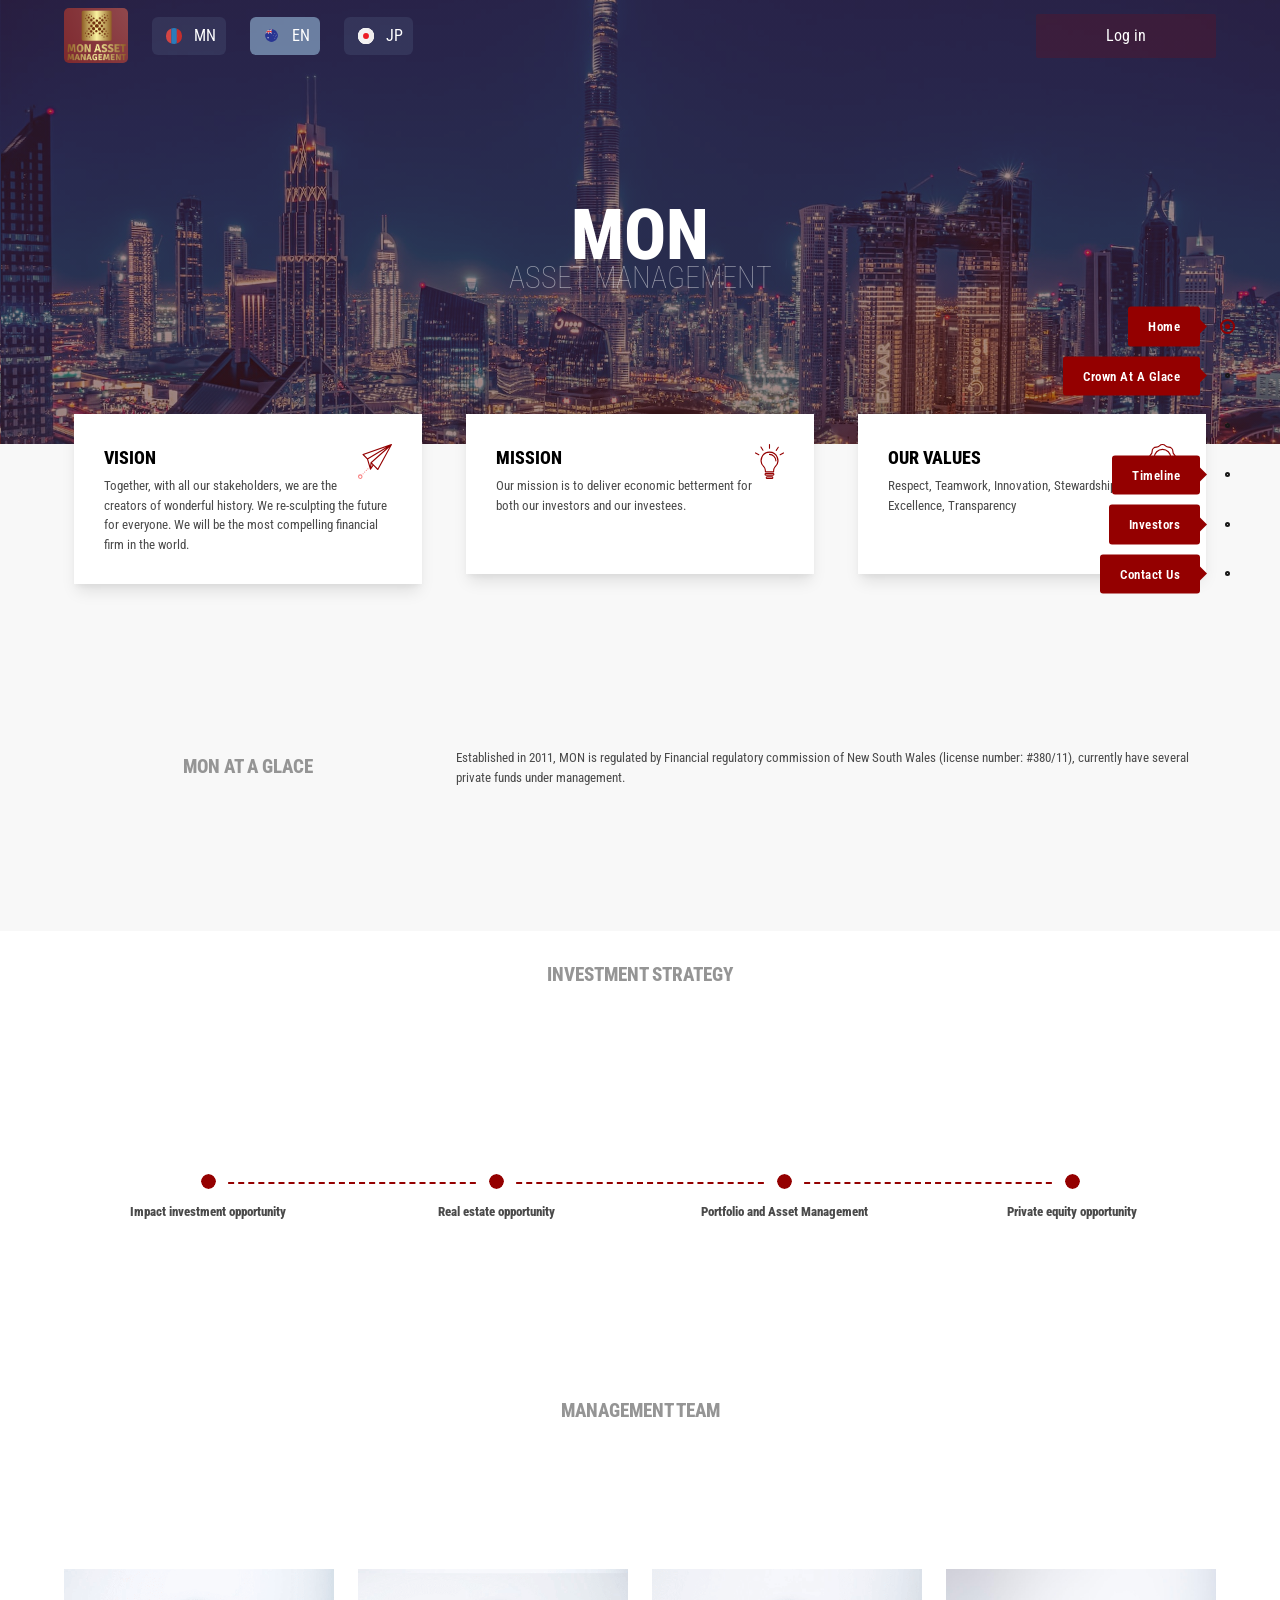
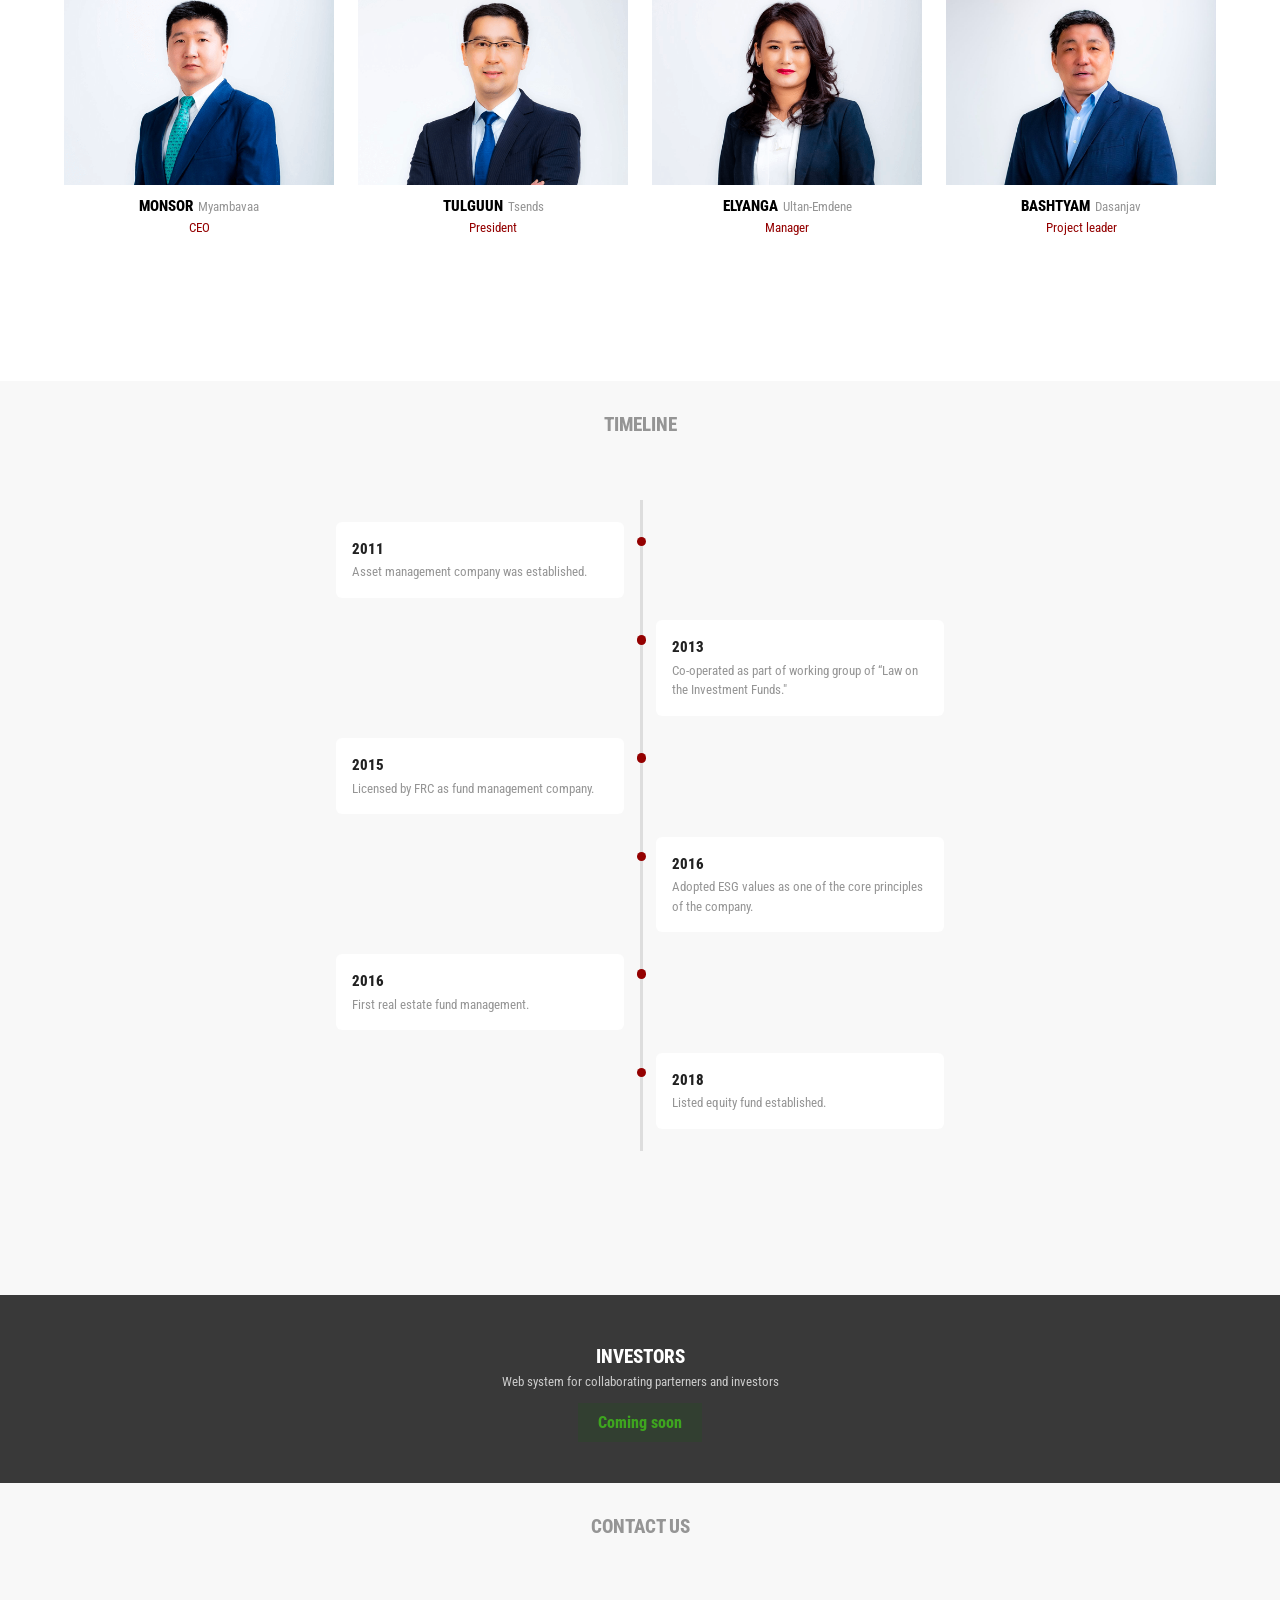
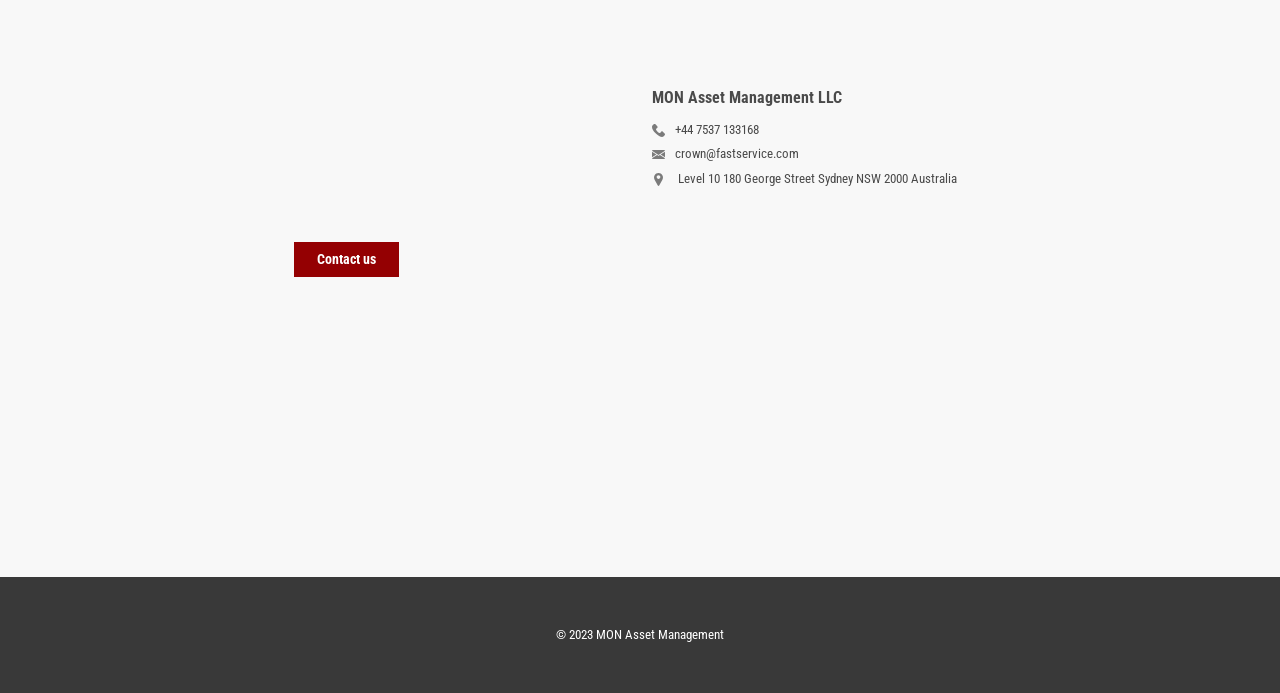
==== index.html @ c0d328a2 "b" ====
<!DOCTYPE html>
<html class="no-js" lang="">
  <head>
    <meta charset="utf-8" />
    <title>MON Asset Management</title>
    <meta name="description" content="" />
    <meta name="viewport" content="width=device-width, initial-scale=1" />

    <link rel="manifest" href="site.webmanifes" />
    <link rel="apple-touch-icon" href="icon.png" />

  
    <link rel="stylesheet" href="css/main.css" />
    <link rel="stylesheet" href="css/bulma.css"/>
    <link href="https://fonts.googleapis.com/css2?family=Roboto+Condensed:ital,wght@0,300;0,400;0,700;1,300;1,400;1,700&display=swap" rel="stylesheet">

    <meta name="theme-color" content="#fafafa" />
  </head>

  <body>
    <nav id="scrollspy" class="scrollspy">
      <ul class="scroll-nav-menu">
        <li>
          <a data-scroll="home" href="#home" class="dot active">
            <span>Home</span>
          </a>
        </li>
        <li>
          <a data-scroll="exp" href="#exp" class="dot">
            <span>Crown at a glace</span>
          </a>
        </li>
        <li>
          <a data-scroll="team" href="#team" class="dot">
            <span>Management team</span>
          </a>
        </li>
        <li>
          <a data-scroll="timeline" href="#timeline" class="dot">
            <span>Timeline</span>
          </a>
        </li>
        <li>
          <a data-scroll="inv-lgn" href="#inv-lgn" class="dot">
            <span>Investors</span>
          </a>
        </li>
        <li>
          <a data-scroll="contact" href="#contact" class="dot">
<span>Contact us</span>
          </a>
        </li>
      </ul>
    </nav>

    <!-- Header -->
    <section id="home" class="hero is-medium">
      <div class="ubam-header">
          <!-- Hero head: will stick at the top -->
          <div class="hero-head">
            <nav class="navbar">
              <div class="container">
                <div class="navbar-brand">
                  <a class="navbar-item" href="">
                    <img class="header-logo" src="img/ubam-logo.png" alt="Logo" />
                  </a>
                  <span
                    class="navbar-burger burger"
                    data-target="navbarMenuHeroA"
                  >
                    <span></span>
                    <span></span>
                    <span></span>
                  </span>
                </div>
                <div id="navbarMenuHeroA" class="navbar-menu">
                  <div class="navbar-start">
                    <span class="navbar-item">
                      <a class="lng-btn" href="mn.html">
                        <span class="icon">
                          <img src="img/mongolia.svg" alt="" />
                        </span>
                        <span>MN</span>
                      </a>
                    </span>
                    <span class="navbar-item">
                      <a class="lng-btn lng-btn-is-active" href="index.html">
                        <span class="icon">
                          <img src="img/icons8-australia-48.png" alt="" width="15"/>
                        </span>
                        <span>EN</span>
                      </a>
                    </span>
                    <span class="navbar-item">
                      <a class="lng-btn" href="jp.html">
                        <span class="icon">
                          <img src="img/japan.svg" alt="" />
                        </span>
                        <span>JP</span>
                      </a>
                    </span>
                  </div>
                  <div class="navbar-end">
                    <span class="navbar-item">
                      <a class="login-btn" href="">
                        <span>Log in</span>
                      </a>
                    </span>
                  </div>
                </div>
              
            </nav>
          </div>

          <!-- Hero content: will be in the middle -->
          <div class="hero-body is-primary">
            <div class="container has-text-centered">
              <h1 class="ubam-title">
                MON
              </h1>
              <h2 class="ubam-subtitle">
                asset management
              </h2>
            </div>
          </div>
        </div>
      </div>
    </section>

    <!-- Vision-->
      <div class="container">
        <div class="columns">
          <div class="column">
            <div class="ubam-card">
              <div class="ubam-card-header">
                
                <img src="img/outline.svg" class="card-ico">
               
                <h2>Vision</h2>
              </div>
             
              <div class="ubam-card-body">
                <p>Together, with all our stakeholders, we are the creators of wonderful history. We re-sculpting the future for everyone. We will be the most compelling financial firm in the world.
                </p>
                </div>
              
            </div>
          </div>
          <div class="column">
            <div class="ubam-card">
              <div class="ubam-card-header">
                
                <img src="img/idea.svg" class="card-ico">
               
                <h2>Mission</h2>
              </div>
             
              <div class="ubam-card-body">
                <p>Our mission is to deliver economic betterment for both our investors and our investees.
                </p>
                </div>
              
            </div>
          </div>
          <div class="column">
            <div class="ubam-card">
              <div class="ubam-card-header">
                
                <img src="img/medal.svg" class="card-ico">
                
                <h2>Our values</h2>
              </div>
             
              <div class="ubam-card-body">
                <p>Respect, Teamwork, Innovation, Stewardship, Excellence, Transparency
                </p>
                </div>
              
            </div>
          </div>
        </div>
      </div>

     
<section id="exp">
 <!-- Turshlaga-->
  <div class="hero is-medium">
    <div class="hero-body">
      <div class="container">
        <div class="columns">
          <div class="column is-one-third">
            <h1 class="ubam-title-exp2">
              MON at a glace
            </h1>
            
          </div>
          <div class="column">
            <!-- <h4 class="exp-title">• UB asset management</h4> -->
            <p>
              Established in 2011, MON is regulated by Financial regulatory commission of New South Wales  (license number: #380/11), currently have several private funds under management.
          </p></div>
        </div>
      </div>
    </div>
  </div>

  <!-- Hurungu oruulalt-->

  <div class="hero is-medium" style="background: #fff">
    <h1 class="ubam-title-exp">
      Investment Strategy
    </h1>
    <div class="hero-body">
      <div class="container">
<nav class="form-steps">
  <div class="form-steps__item form-steps__item--completed">
      <div class="form-steps__item-content">
          <span class="form-steps__item-icon">1</span>
          <span class="form-steps__item-text">Impact investment opportunity</span>
      </div>
  </div>
  <div class="form-steps__item form-steps__item--completed">
      <div class="form-steps__item-content">
          <span class="form-steps__item-icon">2</span>
          <span class="form-steps__item-line"></span>
          <span class="form-steps__item-text">Real estate opportunity</span>
      </div>
  </div>
  <div class="form-steps__item form-steps__item--completed">
    <div class="form-steps__item-content">
        <span class="form-steps__item-icon">3</span>
        <span class="form-steps__item-line"></span>
        <span class="form-steps__item-text">Portfolio and Asset Management</span>
    </div>
</div>
  
  <div class="form-steps__item form-steps__item--completed">
      <div class="form-steps__item-content">
          <span class="form-steps__item-icon">4</span>
          <span class="form-steps__item-line"></span>
          <span class="form-steps__item-text">Private equity opportunity</span>
      </div>
  </div>
</nav>
</div>
<!-- <p class="form-steps-subtitle">ХОС - Хөрөнгө Оруулалтын Сан</p> -->
      </div>
    </div>
    
  </div>
</section>
     

      <!-- Management team -->

      <section id="team" class="hero is-medium" style="background: #fff">
        <h1 class="ubam-title-exp">
          Management team
        </h1>
        <div class="hero-body">
          <div class="container">
           <div class="columns">
             <div class="column">
               <div class="member-card">
                <img src="img/monsor.png" alt="">

                <p class="member-lastname"><b class="member-name">Monsor</b>Myambavaa</p>
                <p class="job-title">CEO</p>
               </div>
             </div>
             <div class="column">
               <div class="member-card">
                <img src="img/dulguun.png" alt="">

                <p class="member-lastname"><b class="member-name">Tulguun</b>Tsends</p>
                <p class="job-title">President</p>
               </div>
             </div>
             <div class="column">
               <div class="member-card">
                <img src="img/uyanga.png" alt="">

                <p class="member-lastname"><b class="member-name">Elyanga</b>Ultan-Emdene</p>
                <p class="job-title">Manager</p>
               </div>
             </div>
             <div class="column">
               <div class="member-card">
                <img src="img/dashnyam.png" alt="">

                <p class="member-lastname"><b class="member-name">Bashtyam</b>Dasanjav</p>
                <p class="job-title">Project leader</p>
               </div>
             </div>
           </div>
          </div>
        </div>
      </section>

      <!-- Timeline -->

      <section id="timeline" class="hero is-medium">
        <h1 class="ubam-title-exp">
         Timeline
        </h1>
        <div class="hero-body" style="padding-top: 60px">
          <div class="container" style="display: flex; justify-content: center; align-items: center;">
            <div class="timeline-container">
              <div class="left text-wrapper">
                <div class="text">
                  <h3>2011</h3>
                  <p>Asset management company was established.</p>
                </div>
              </div>
              <div class="right text-wrapper">
                <div class="text">
                  <h3>2013</h3>
                  <p>Co-operated as part of working group of “Law on the Investment Funds."</p>
                </div>
              </div>
              <div class="left text-wrapper">
                <div class="text">
                  <h3>2015</h3>
                  <p>Licensed by FRC as fund management company.</p>
                </div>
              </div>
              <div class="right text-wrapper">
                <div class="text">
                  <h3>2016</h3>
                  <p>Adopted ESG values as one of the core principles of the company.</p>
                </div>
              </div>
              <div class="left text-wrapper">
                <div class="text">
                  <h3>2016</h3>
                  <p>First real estate fund management.</p>
                </div>
              </div>
              <div class="right text-wrapper">
                <div class="text">
                  <h3>2018</h3>
                  <p>Listed equity fund established.</p>
                </div>
              </div>
            </div>
          </div>
        </div>
      </section>

      <!-- Investors login -->

      <section id="inv-lgn" class="hero" style="background: #393939; text-align: center;">
        <div class="hero-body">
          <div class="container">
            <h1 style="text-transform: uppercase; color: #fff; font-weight: 800; font-size: 19px;">Investors</h1>
            <p style="color: #CBCBCB; font-size: 13px; margin-bottom: 20px;">Web system for collaborating parterners and investors</p>

            
              <a class="inv-login-btn" href="#">
                <span>Coming soon</span>
              </a>
           
          </div>
        </div>
      </section>

      
      <!-- Contact us -->

      <section id="contact" class="hero is-medium">
        <h1 class="ubam-title-exp">
          Contact us
        </h1>
        <div class="hero-body">

          <div class="container">
            
            <div class="columns">
                 <div class="column" style="display: flex; justify-content: center; align-items: center;">
                  <!-- <div class="typeform-widget" data-url="https://form.typeform.com/to/M0wo1vh8" style="width: 100%; height: 400px;"></div> <script> (function() { var qs,js,q,s,d=document, gi=d.getElementById, ce=d.createElement, gt=d.getElementsByTagName, id="typef_orm", b="https://embed.typeform.com/"; if(!gi.call(d,id)) { js=ce.call(d,"script"); js.id=id; js.src=b+"embed.js"; q=gt.call(d,"script")[0]; q.parentNode.insertBefore(js,q) } })() </script></div> -->
                  
                  <a class="typeform-share button" href="https://formspree.io/f/mqkjgawz" method="POST" data-mode="popup" style="display:inline-block;text-decoration:none;background-color:#940002; outline: none;border: none;color:white;cursor:pointer;font-family:Roboto Condensed,Arial,sans-serif;font-size:14px;line-height:35px;text-align:center;margin:0;height:35px;padding:0px 23px;border-radius:0px;max-width:100%;white-space:nowrap;overflow:hidden;text-overflow:ellipsis;font-weight:bold;-webkit-font-smoothing:antialiased;-moz-osx-font-smoothing:grayscale;" data-hide-headers=true data-hide-footer=true data-submit-close-delay="5" target="_blank">Contact us </a> <script> (function() { var qs,js,q,s,d=document, gi=d.getElementById, ce=d.createElement, gt=d.getElementsByTagName, id="typef_orm_share", b="https://formspree.io/"; if(!gi.call(d,id)){ js=ce.call(d,"script"); js.id=id; js.src=b+"embed.js"; q=gt.call(d,"script")[0]; q.parentNode.insertBefore(js,q) } })() </script>
            </div>
              <div class="column is-half">
                <h4><b>MON Asset Management LLC</b></h4>
                
                <p style="margin-top: 10px" class="footer-contact"> <img src="img/phone.svg" >+44 7537 133168 </p> <p class="footer-contact"> <img src="img/mail.svg">crown@fastservice.com</p>
                <p class="footer-contact"> <img src="img/location.svg">
                  Level 10 180 George Street Sydney NSW 2000 Australia</p>

                <div class="mapouter" style="margin-top: 15px"><div class="gmap_canvas"><iframe width="100%" height="230" id="gmap_canvas" src="https://maps.google.com/maps?q=George%20Place%2C%85 streets%180street%2C%20Sydney&t=&z=13&ie=UTF8&iwloc=&output=embed" frameborder="0" scrolling="no" marginheight="0" marginwidth="0"></iframe><a href="https://2torrentz.net">torrentz2</a></div><style>.mapouter{position:relative;text-align:right;height:230px;width:100%;}.gmap_canvas {overflow:hidden;background:none!important;height:230px;width:100%;}</style></div>
              </div>

            </div>
          </div>
        </div>
      </section>

      <!-- Footer -->

      <section class="hero" style="background: #393939">
        <div class="hero-body">
          <div class="container">
            <p style="text-align: center; color: #fff;">© 2023 MON Asset Management
            </p>
          </div>
        </div>
      </section>
    

    <script src="js/vendor/modernizr-3.11.2.min.js"></script>
    <script src="js/plugins.js"></script>
    

    <!-- Google Analytics: change UA-XXXXX-Y to be your site's ID. -->
    <script>
      window.ga = function () {
        ga.q.push(arguments);
      };
      ga.q = [];
      ga.l = +new Date();
      ga("create", "UA-XXXXX-Y", "auto");
      ga("set", "anonymizeIp", true);
      ga("set", "transport", "beacon");
      ga("send", "pageview");

      document.addEventListener("DOMContentLoaded", () => {
        // Get all "navbar-burger" elements
        const $navbarBurgers = Array.prototype.slice.call(
          document.querySelectorAll(".navbar-burger"),
          0
        );

        // Check if there are any navbar burgers
        if ($navbarBurgers.length > 0) {
          // Add a click event on each of them
          $navbarBurgers.forEach((el) => {
            el.addEventListener("click", () => {
              // Get the target from the "data-target" attribute
              const target = el.dataset.target;
              const $target = document.getElementById(target);

              // Toggle the "is-active" class on both the "navbar-burger" and the "navbar-menu"
              el.classList.toggle("is-active");
              $target.classList.toggle("is-active");
            });
          });
        }
      });
    </script>
    <script src="https://www.google-analytics.com/analytics.js" async></script>
    <script src='https://cdnjs.cloudflare.com/ajax/libs/jquery/3.1.1/jquery.min.js'></script>
    <script src="js/main.js"></script>
  </body>
</html>
---- css/main.css ----
/*! HTML5 Boilerplate v8.0.0 | MIT License | https://html5boilerplate.com/ */

/* main.css 2.1.0 | MIT License | https://github.com/h5bp/main.css#readme */
/*
 * What follows is the result of much research on cross-browser styling.
 * Credit left inline and big thanks to Nicolas Gallagher, Jonathan Neal,
 * Kroc Camen, and the H5BP dev community and team.
 */

/* ==========================================================================
   Base styles: opinionated defaults
   ========================================================================== */

* {
  font-family: "Roboto Condensed", sans-serif;
}
html {
  color: #222;
  font-size: 1em;
  line-height: 1.4;
}

body {
  background: #f8f8f8;
}

/*
 * Remove text-shadow in selection highlight:
 * https://twitter.com/miketaylr/status/12228805301
 *
 * Vendor-prefixed and regular ::selection selectors cannot be combined:
 * https://stackoverflow.com/a/16982510/7133471
 *
 * Customize the background color to match your design.
 */

::-moz-selection {
  background: #b3d4fc;
  text-shadow: none;
}

::selection {
  background: #b3d4fc;
  text-shadow: none;
}

/*
 * A better looking default horizontal rule
 */

hr {
  display: block;
  height: 1px;
  border: 0;
  border-top: 1px solid #ccc;
  margin: 1em 0;
  padding: 0;
}

/*
 * Remove the gap between audio, canvas, iframes,
 * images, videos and the bottom of their containers:
 * https://github.com/h5bp/html5-boilerplate/issues/440
 */

audio,
canvas,
iframe,
img,
svg,
video {
  vertical-align: middle;
}

/*
 * Remove default fieldset styles.
 */

fieldset {
  border: 0;
  margin: 0;
  padding: 0;
}

/*
 * Allow only vertical resizing of textareas.
 */

textarea {
  resize: vertical;
}

/* ==========================================================================
   Author's custom styles
   ========================================================================== */

/* ==========================================================================
   Helper classes
   ========================================================================== */

/*
 * Hide visually and from screen readers
 */

.hidden,
[hidden] {
  display: none !important;
}

/*
 * Hide only visually, but have it available for screen readers:
 * https://snook.ca/archives/html_and_css/hiding-content-for-accessibility
 *
 * 1. For long content, line feeds are not interpreted as spaces and small width
 *    causes content to wrap 1 word per line:
 *    https://medium.com/@jessebeach/beware-smushed-off-screen-accessible-text-5952a4c2cbfe
 */

.sr-only {
  border: 0;
  clip: rect(0, 0, 0, 0);
  height: 1px;
  margin: -1px;
  overflow: hidden;
  padding: 0;
  position: absolute;
  white-space: nowrap;
  width: 1px;
  /* 1 */
}

/*
 * Extends the .sr-only class to allow the element
 * to be focusable when navigated to via the keyboard:
 * https://www.drupal.org/node/897638
 */

.sr-only.focusable:active,
.sr-only.focusable:focus {
  clip: auto;
  height: auto;
  margin: 0;
  overflow: visible;
  position: static;
  white-space: inherit;
  width: auto;
}

/*
 * Hide visually and from screen readers, but maintain layout
 */

.invisible {
  visibility: hidden;
}

/*
 * Clearfix: contain floats
 *
 * For modern browsers
 * 1. The space content is one way to avoid an Opera bug when the
 *    `contenteditable` attribute is included anywhere else in the document.
 *    Otherwise it causes space to appear at the top and bottom of elements
 *    that receive the `clearfix` class.
 * 2. The use of `table` rather than `block` is only necessary if using
 *    `:before` to contain the top-margins of child elements.
 */

.clearfix::before,
.clearfix::after {
  content: " ";
  display: table;
}

.clearfix::after {
  clear: both;
}

/* ==========================================================================
   EXAMPLE Media Queries for Responsive Design.
   These examples override the primary ('mobile first') styles.
   Modify as content requires.
   ========================================================================== */

@media only screen and (min-width: 35em) {
  /* Style adjustments for viewports that meet the condition */
}

@media print,
  (-webkit-min-device-pixel-ratio: 1.25),
  (min-resolution: 1.25dppx),
  (min-resolution: 120dpi) {
  /* Style adjustments for high resolution devices */
}

/* ==========================================================================
   Print styles.
   Inlined to avoid the additional HTTP request:
   https://www.phpied.com/delay-loading-your-print-css/
   ========================================================================== */

@media print {
  *,
  *::before,
  *::after {
    background: #fff !important;
    color: #000 !important;
    /* Black prints faster */
    box-shadow: none !important;
    text-shadow: none !important;
  }

  a,
  a:visited {
    text-decoration: underline;
  }

  a[href]::after {
    content: " (" attr(href) ")";
  }

  abbr[title]::after {
    content: " (" attr(title) ")";
  }

  /*
   * Don't show links that are fragment identifiers,
   * or use the `javascript:` pseudo protocol
   */
  a[href^="#"]::after,
  a[href^="javascript:"]::after {
    content: "";
  }

  pre {
    white-space: pre-wrap !important;
  }

  pre,
  blockquote {
    border: 1px solid #999;
    page-break-inside: avoid;
  }

  /*
   * Printing Tables:
   * https://web.archive.org/web/20180815150934/http://css-discuss.incutio.com/wiki/Printing_Tables
   */
  thead {
    display: table-header-group;
  }

  tr,
  img {
    page-break-inside: avoid;
  }

  p,
  h2,
  h3 {
    orphans: 3;
    widows: 3;
  }

  h2,
  h3 {
    page-break-after: avoid;
  }
}

.ubam-header {
  background: linear-gradient(rgba(80, 21, 21, 0.5), rgba(80, 21, 21, 0.5)),
    url("../img/ubam-bg-ub-city.jpg");
  background-size: cover;
  background-position: 1px;
}

.lng-btn {
  color: #fff;
  height: 38px;
  background: #a6cfef18;
  border-radius: 6px;
  padding: 10px;
  display: flex;
  justify-content: center;
  align-items: center;
  font-weight: 400;
}

.lng-btn .icon {
  margin-right: 8px;
}

.lng-btn-is-active {
  background: #a6cfef88;
  font-weight: medium;
  color: #ffffff;
}

.lng-btn:hover {
  opacity: 0.5;
  color: #fff;
}

.login-btn {
  width: 180px;
  color: #fff;
  padding: 10px;
  text-align: center;
  border-radius: 2px;
  background: #9400002d;
  border: 0px;
}

.navbar-item .icon {
  height: 5px !important;
}

.header-logo {
  height: 55px;
  border-radius: 5px;
}

.login-btn:hover {
  background: #940000;
  color: #fff;
  transition: 0.3s ease-in-out;
}

.ubam-title {
  font-size: 70px;
  font-weight: 800;
  color: #fff;
  line-height: 40px;
}

.ubam-subtitle {
  font-weight: 100;
  color: #fff;
  text-transform: uppercase;
  font-size: 30px;
  opacity: 0.5;
}

.ubam-card {
  padding: 30px;
  background: #ffffff;
  /* border-radius: 6px; */
  margin: -30px 10px 20px 10px;
  box-shadow: 0 10px 15px -3px rgba(0, 0, 0, 0.1),
    0 4px 6px -2px rgba(0, 0, 0, 0.05);
  min-height: 160px;
}

.card-ico {
  float: right;
}

.ubam-card-header h1 {
  color: #000;
  font-weight: 800;
  font-size: 29px;
}

.ubam-card-header h2 {
  color: #000;
  font-weight: 800;
  font-size: 18px;
  text-transform: uppercase;
}

.ubam-card-body {
  padding-top: 5px;
  font-size: 13px;
}

@media screen and (max-width: 1023px) {
  .navbar-menu {
    background-color: #7121216e !important;
  }

  .login-btn {
    width: 100% !important;
  }

  .text-wrapper {
    padding: 0 0 !important;
    position: initial !important;
    background-color: inherit;
    width: 100% !important;
    margin: 1.4rem 0;
  }
  .text-wrapper::after {
    display: none !important;
  }

  .timeline-container::after {
    display: none !important;
  }
}

.ubam-title-exp {
  text-transform: uppercase;
  font-weight: 800;
  font-size: 19px;
  color: #959595;
  text-align: center;
  margin-top: 30px;
}

.ubam-title-exp2 {
  text-transform: uppercase;
  font-weight: 800;
  font-size: 19px;
  color: #959595;
  text-align: center;
  margin-top: 5px;
}

.exp-title {
  text-transform: uppercase;
  color: #940000;
  font-weight: 800;
  font-size: 13px;
  margin-bottom: 8px;
}
p {
  font-size: 13px;
}

.member-name {
  text-transform: uppercase;
  color: #000;
  font-size: 15px;
  font-weight: 800;
  margin-right: 5px;
}

.member-lastname {
  color: #959595;
  text-align: center;
  margin-top: 10px;
}

.job-title {
  color: #940000;
  text-align: center;
}

.timeline-container {
  position: relative;
  width: 40rem;
}

.timeline-container::after {
  content: "";
  position: absolute;
  width: 0.2rem;
  background-color: #dddddd;
  top: 0;
  bottom: 0;
  left: 50%;
}

.text-wrapper {
  padding: 0 1rem;
  position: relative;
  background-color: inherit;
  width: 50%;
  margin: 1.4rem 0;
}
.text-wrapper::after {
  content: "";
  position: absolute;
  width: 0.6rem;
  height: 0.6rem;
  right: -0.4rem;
  background-color: #940000;
  top: 15px;
  border-radius: 50%;
  z-index: 1;
}
.left {
  left: 0;
}

.right {
  left: 50%;
}

.right::after {
  left: -0.2rem;
}

.text {
  padding: 1rem;
  background-color: #fff;
  border-radius: 6px;
}
.text h3 {
  text-transform: uppercase;
  font-size: 15px;
  color: #212121;
  font-weight: 800;
}

.text p {
  color: #959595;
  font-size: 13px;
  margin-top: 2px;
}

.inv-login-btn {
  padding: 10px 20px 10px 20px;
  background-color: #2c452b85;
  font-weight: 800;
  color: #3ea51f;
  margin-top: 100px;
}

.inv-login-btn:hover {
  opacity: 0.8;
  color: #3ea51f;
}

.footer-contact {
  margin-top: 5px;
}
.footer-contact img {
  width: 13px;
  opacity: 0.5;
  margin-right: 10px;
}

.navbar-burger {
  color: #fff !important;
}

/* Scroll spy */

.scrollspy {
  position: fixed;
  z-index: 999;
  top: 50%;
  right: 50px;
  transform: translateY(-50%);
}
.scrollspy .scroll-nav-menu {
  margin: 0;
  padding: 0;
  list-style-type: none;
}
.scrollspy .scroll-nav-menu li {
  position: relative;
  min-width: 100px;
  text-align: right;
}
.scrollspy .scroll-nav-menu li .dot {
  display: block;
  color: #fff;
  padding: 5px 0;
}
.scrollspy .scroll-nav-menu li .dot::before,
.scrollspy .scroll-nav-menu li .dot::after {
  display: block;
  position: absolute;
  content: "";
  border-radius: 50%;
  top: 50%;
  transition: all 0.3s ease;
}
.scrollspy .scroll-nav-menu li .dot::before {
  width: 5px;
  height: 5px;
  right: 0;
  border: 2px solid #181818;
  transform: translateY(-50%);
}
.scrollspy .scroll-nav-menu li .dot::after {
  width: 15px;
  height: 15px;
  border: 2px solid #940000;
  right: -5px;
  transform: translateY(-50%) scale(0);
}
.scrollspy .scroll-nav-menu li .dot.active::before,
.scrollspy .scroll-nav-menu li:hover .dot::before {
  background: #940000;
  border-color: #940000;
}
.scrollspy .scroll-nav-menu li .dot.active::after,
.scrollspy .scroll-nav-menu li:hover .dot::after {
  transform: translateY(-50%) scale(1);
}
.scrollspy .scroll-nav-menu li .dot span {
  display: inline-block;
  opacity: 0;
  font-weight: 600;
  font-size: 13px;
  letter-spacing: 0.5px;
  text-transform: capitalize;
  background-color: #940000;
  padding: 10px 20px;
  border-radius: 3px;
  margin-right: 30px;
  transform: translateX(20px);
  transition: all 0.3s ease;
}
.scrollspy .scroll-nav-menu li .dot span::before {
  display: block;
  position: absolute;
  content: "";
  border-left: 7px solid #940000;
  border-top: 7px solid transparent;
  border-bottom: 7px solid transparent;
  top: 50%;
  transform: translate(7px, -50%);
  right: 0;
  transition: all 0.3s ease;
}
.scrollspy .scroll-nav-menu li .dot.active span,
.scrollspy .scroll-nav-menu li:hover .dot span {
  transform: translateX(0px);
  opacity: 1;
}

.inv-dot {
  content: "";
  height: 12px;
  width: 12px;
  background: #940000;
  border-radius: 50%;
}

/* .inv-vis {
  text-align: center;
  width: 100%;
  display: flex;
  justify-content: center;
  align-items: center;
  background: gray;
} */

.form-steps {
  display: block;
  width: 100%;
  position: relative;
  margin: 40px 0;
}

.form-steps__item {
  padding: 0;
  position: relative;
  display: block;
  float: left;
  width: 25%;
  text-align: center;
}

.form-steps__item-content {
  display: inline-block;
}

.form-steps__item-icon {
  display: block;
  border-radius: 100%;
  width: 20px;
  height: 20px;
  line-height: 40px;
  margin: 0 auto 10px auto;
  position: relative;
  z-index: 2;
}

.form-steps__item-line {
  display: inline-block;
  height: 1px;
  width: 100%;
  float: left;
  position: absolute;
  border-bottom: 2px dashed #940000;
  left: -50%;
  top: 8px;
  z-index: 1;
}

.form-steps__item--completed .form-steps__item-icon {
  background: #940000;
  color: transparent;
  border-radius: 100%;
  outline: white solid 10px;
  background-size: 15px;
  background-repeat: no-repeat;
  background-position: center center;
  width: 15px;
  height: 15px;
  line-height: 60px;
}

@media only screen and (max-width: 767px) {
  .form-steps__item-icon,
  .form-steps__item--completed .form-steps__item-icon {
    width: 15px;
    height: 15px;
    line-height: 30px;
  }

  .form-steps__item-line {
    top: 8px;
  }
}

.form-steps__item-text {
  font-size: 13px;
  font-weight: 800;
}

.navbar-item img {
  max-height: 200px !important;
}
/* 
.form-steps-subtitle {
  float: left;
  margin-top: 40px;
  margin-right: 60px;
} */
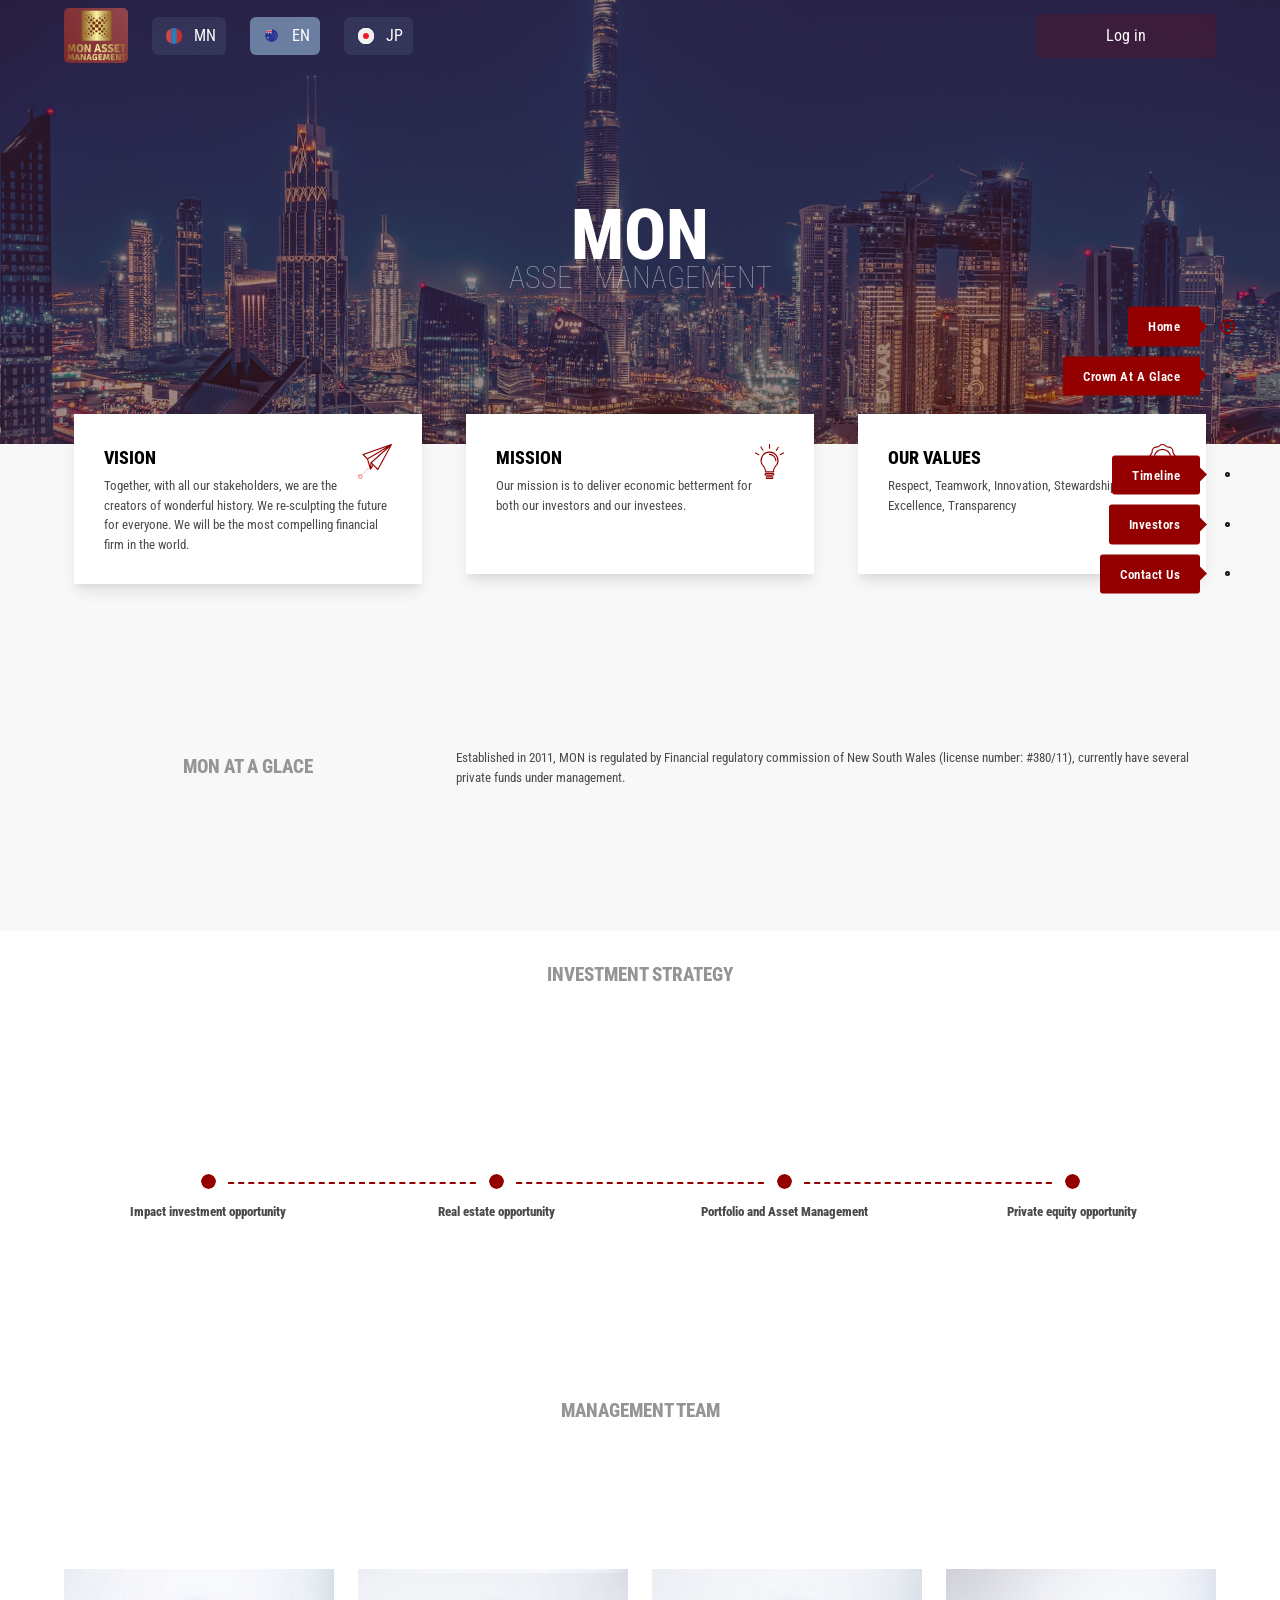
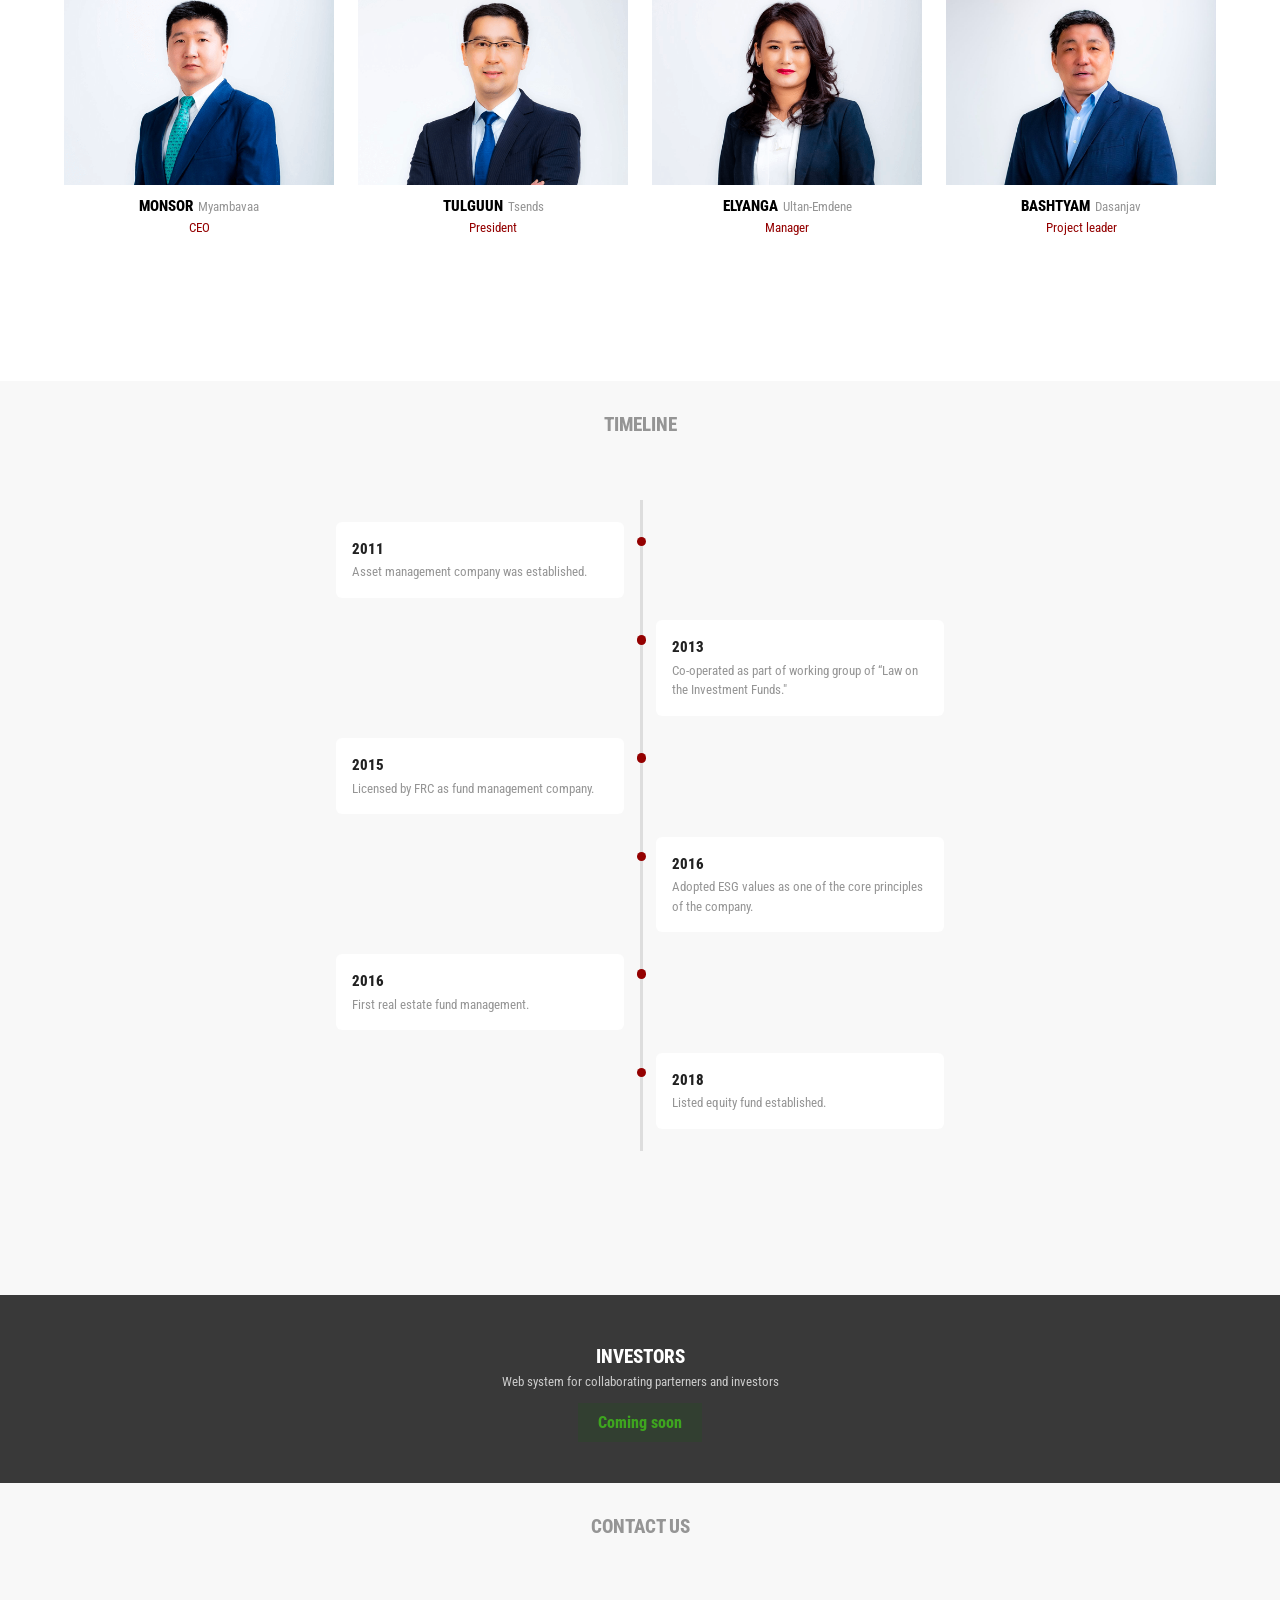
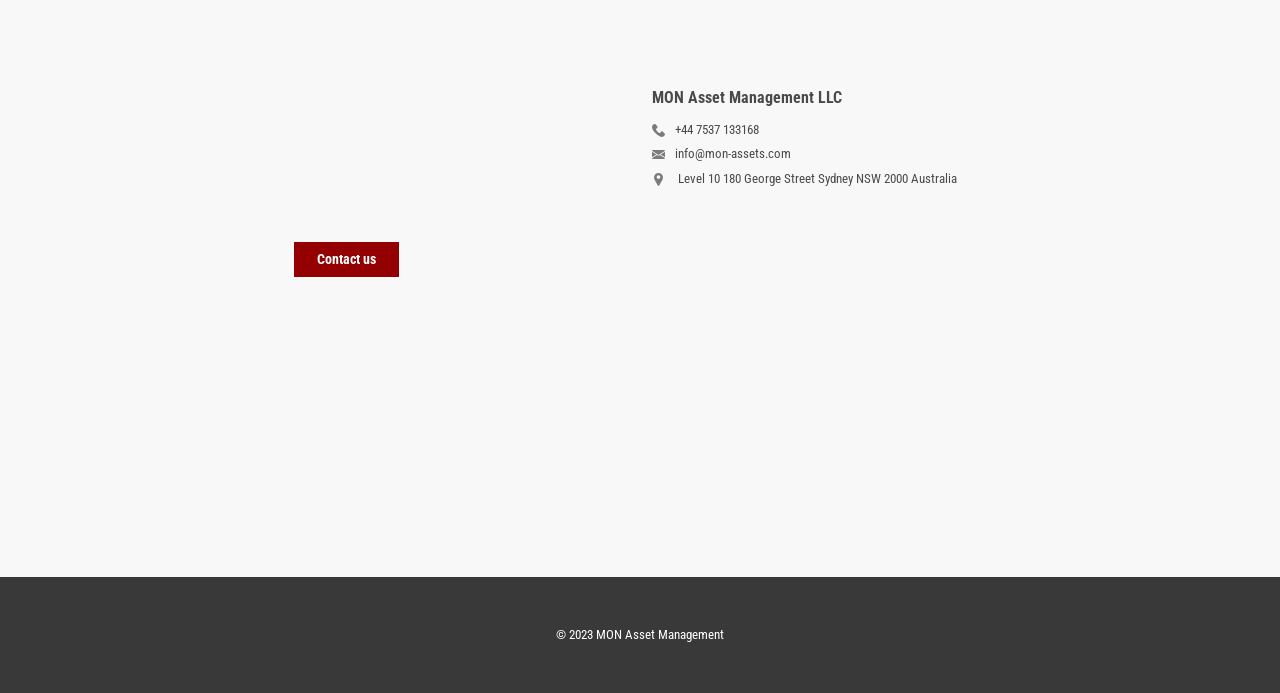
==== commit 4c50e127: "j" ====
--- a/index.html
+++ b/index.html
@@ -384,7 +384,7 @@
               <div class="column is-half">
                 <h4><b>MON Asset Management LLC</b></h4>
                 
-                <p style="margin-top: 10px" class="footer-contact"> <img src="img/phone.svg" >+44 7537 133168 </p> <p class="footer-contact"> <img src="img/mail.svg">crown@fastservice.com</p>
+                <p style="margin-top: 10px" class="footer-contact"> <img src="img/phone.svg" >+44 7537 133168 </p> <p class="footer-contact"> <img src="img/mail.svg">info@mon-assets.com</p>
                 <p class="footer-contact"> <img src="img/location.svg">
                   Level 10 180 George Street Sydney NSW 2000 Australia</p>
 
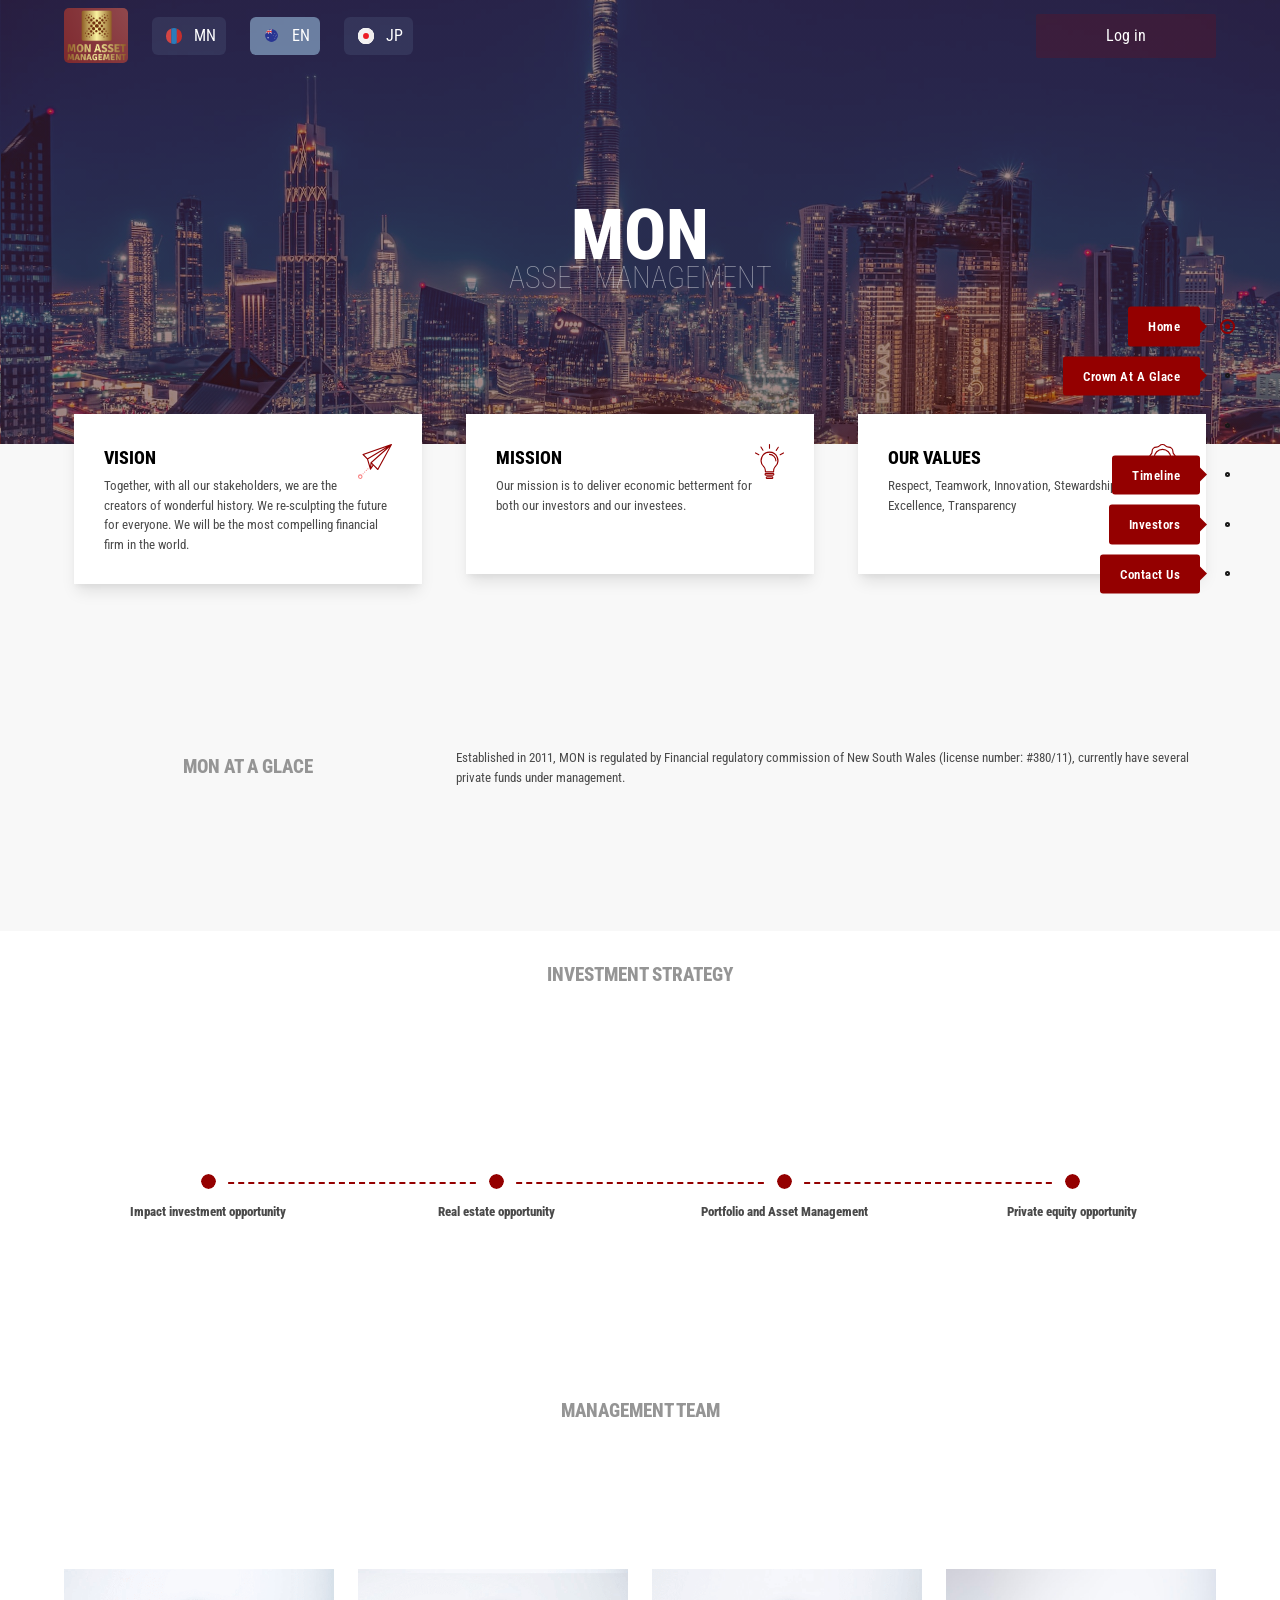
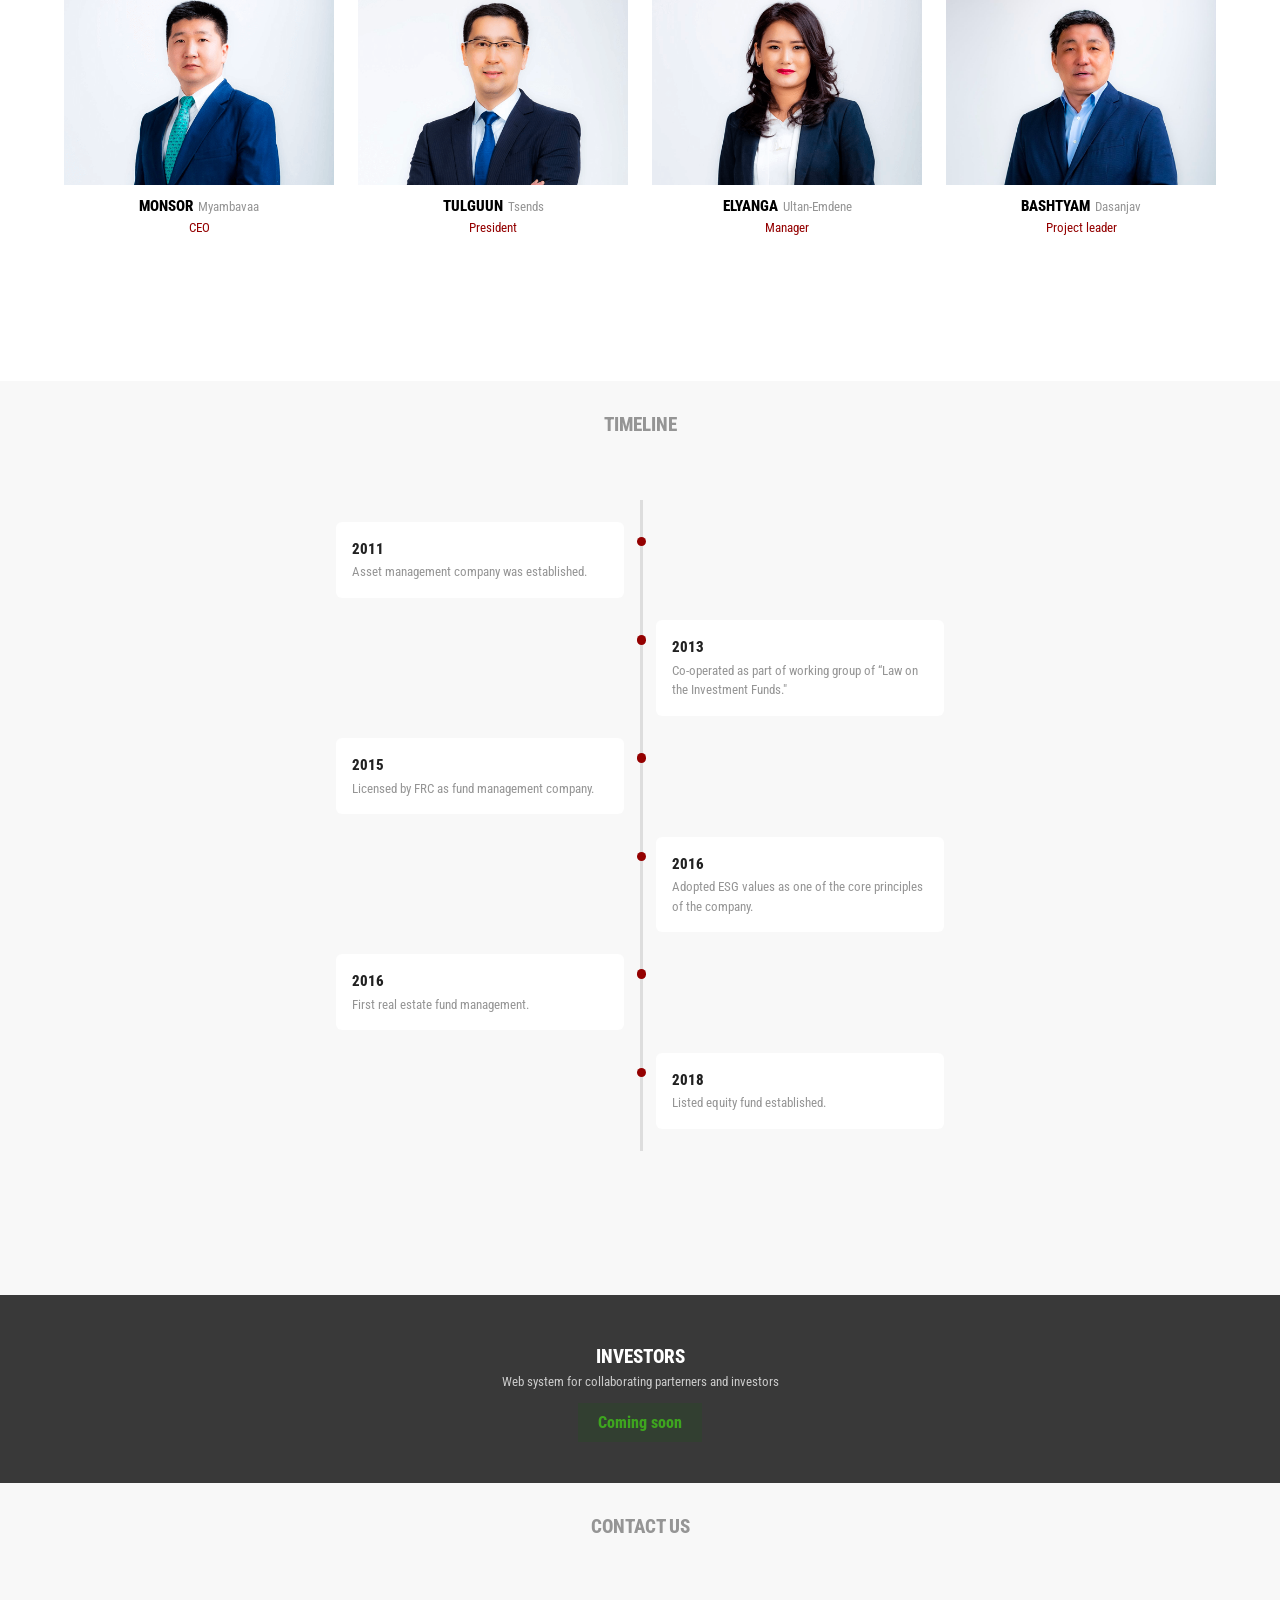
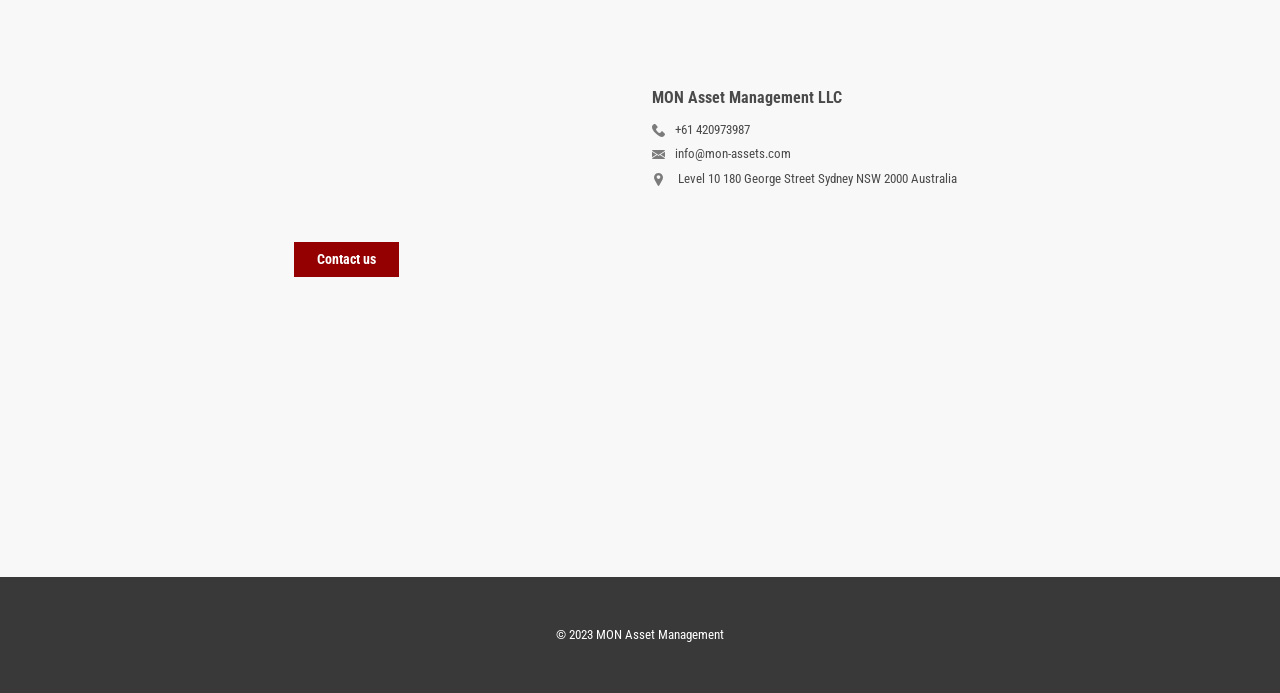
==== commit 1afddb9f: "uu" ====
--- a/index.html
+++ b/index.html
@@ -384,7 +384,7 @@
               <div class="column is-half">
                 <h4><b>MON Asset Management LLC</b></h4>
                 
-                <p style="margin-top: 10px" class="footer-contact"> <img src="img/phone.svg" >+44 7537 133168 </p> <p class="footer-contact"> <img src="img/mail.svg">info@mon-assets.com</p>
+                <p style="margin-top: 10px" class="footer-contact"> <img src="img/phone.svg" >+61 420973987 </p> <p class="footer-contact"> <img src="img/mail.svg">info@mon-assets.com</p>
                 <p class="footer-contact"> <img src="img/location.svg">
                   Level 10 180 George Street Sydney NSW 2000 Australia</p>
 
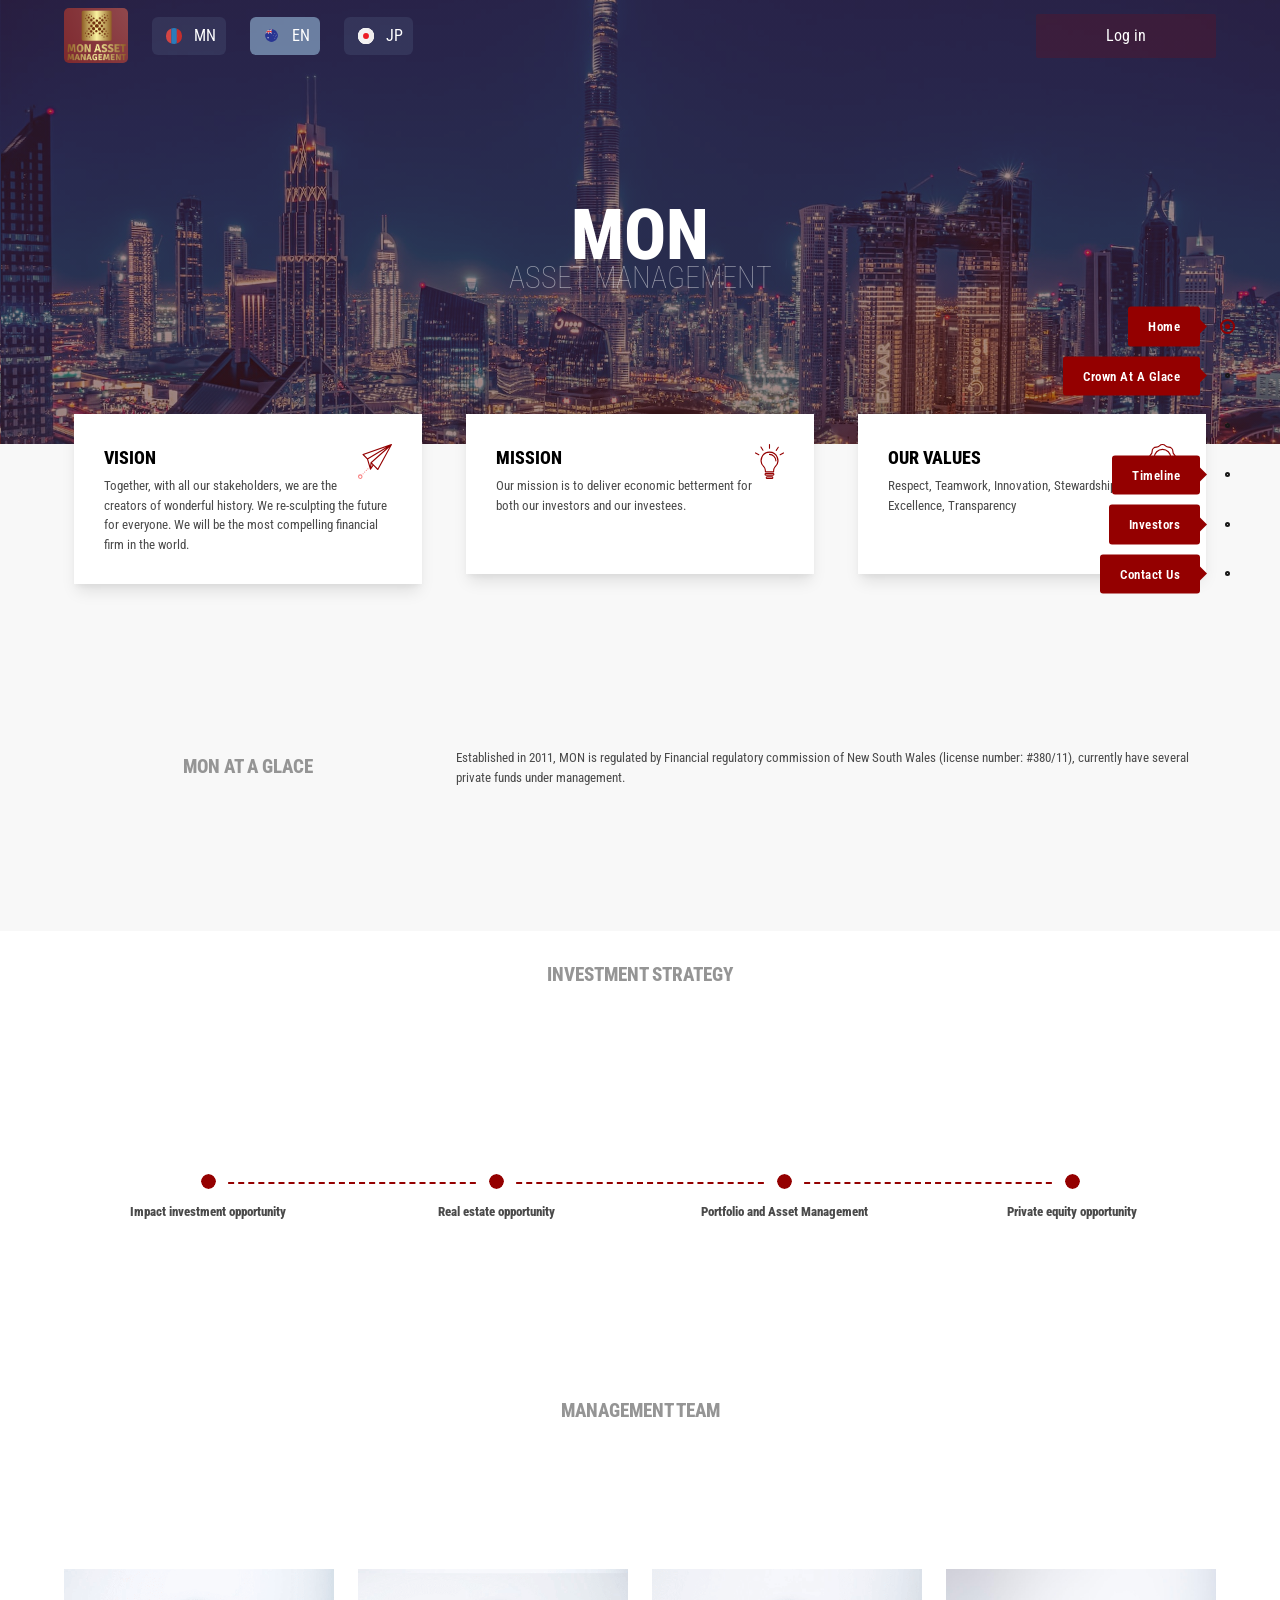
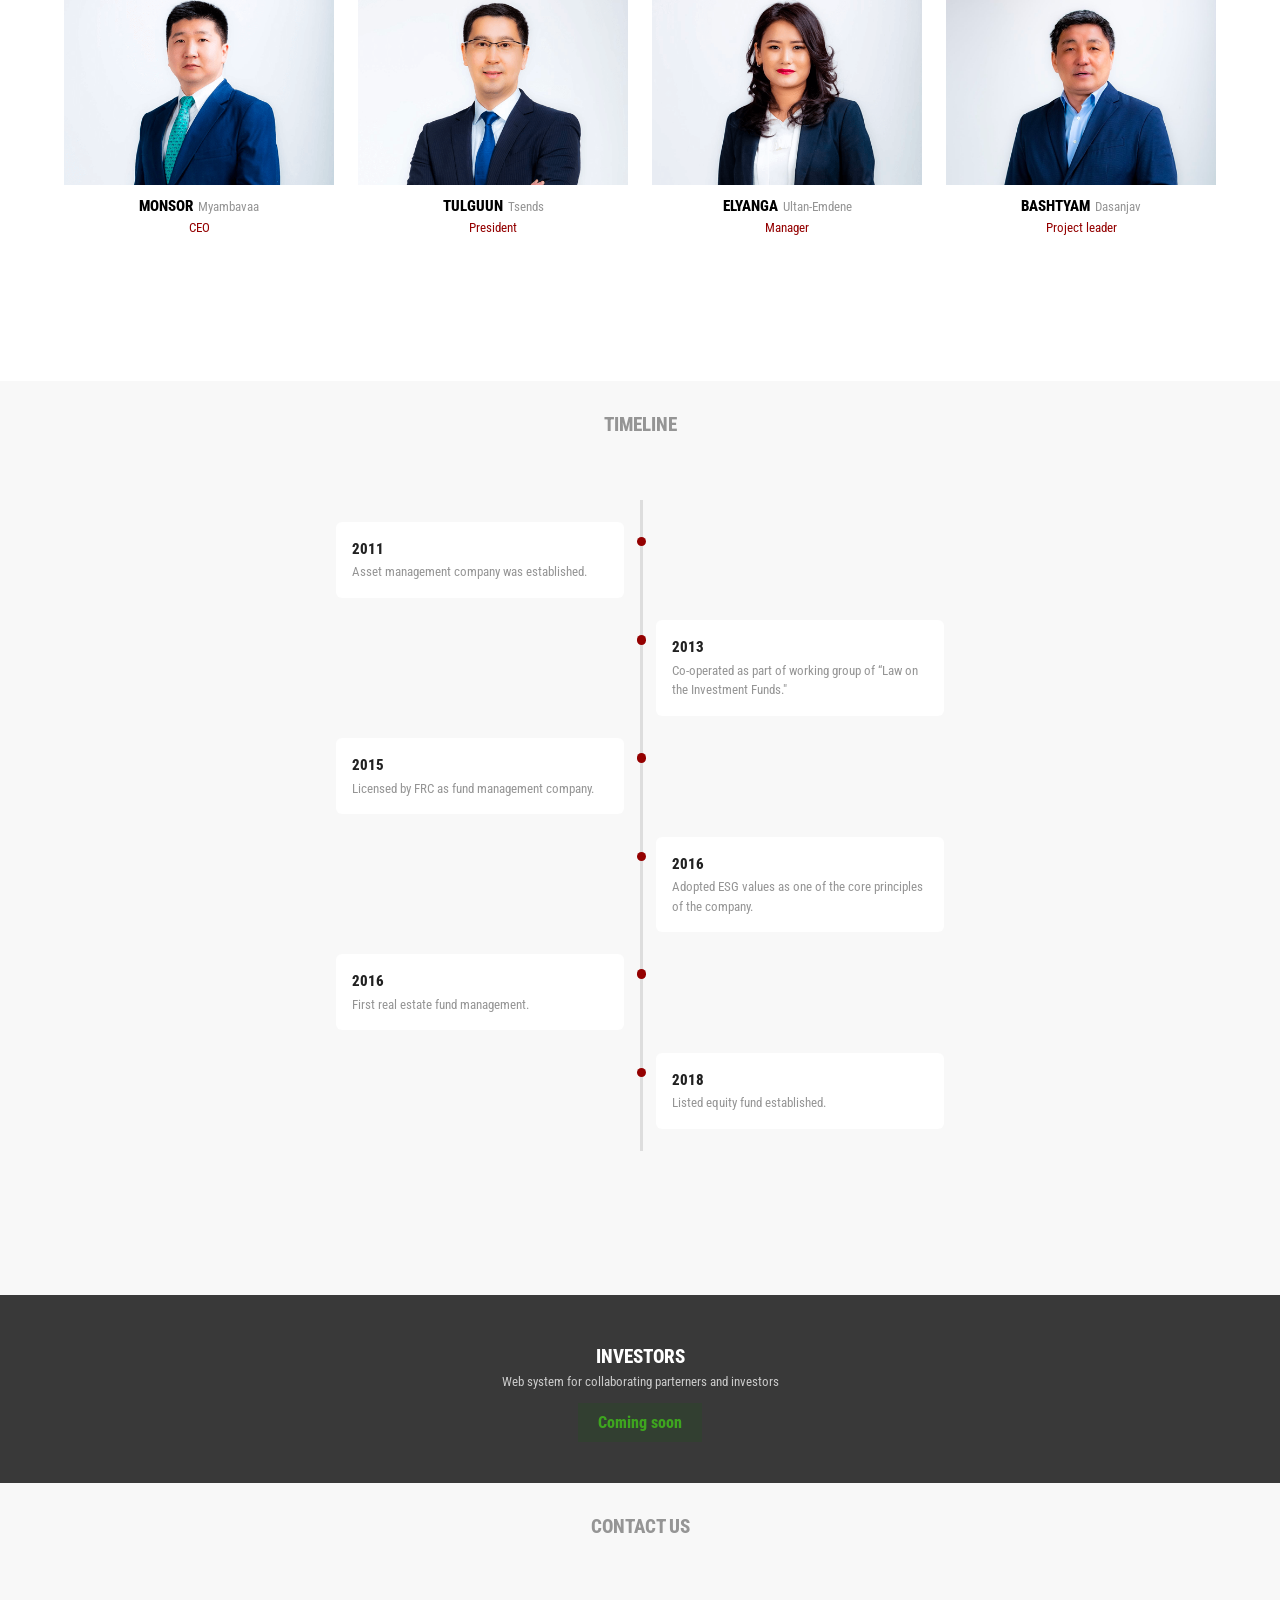
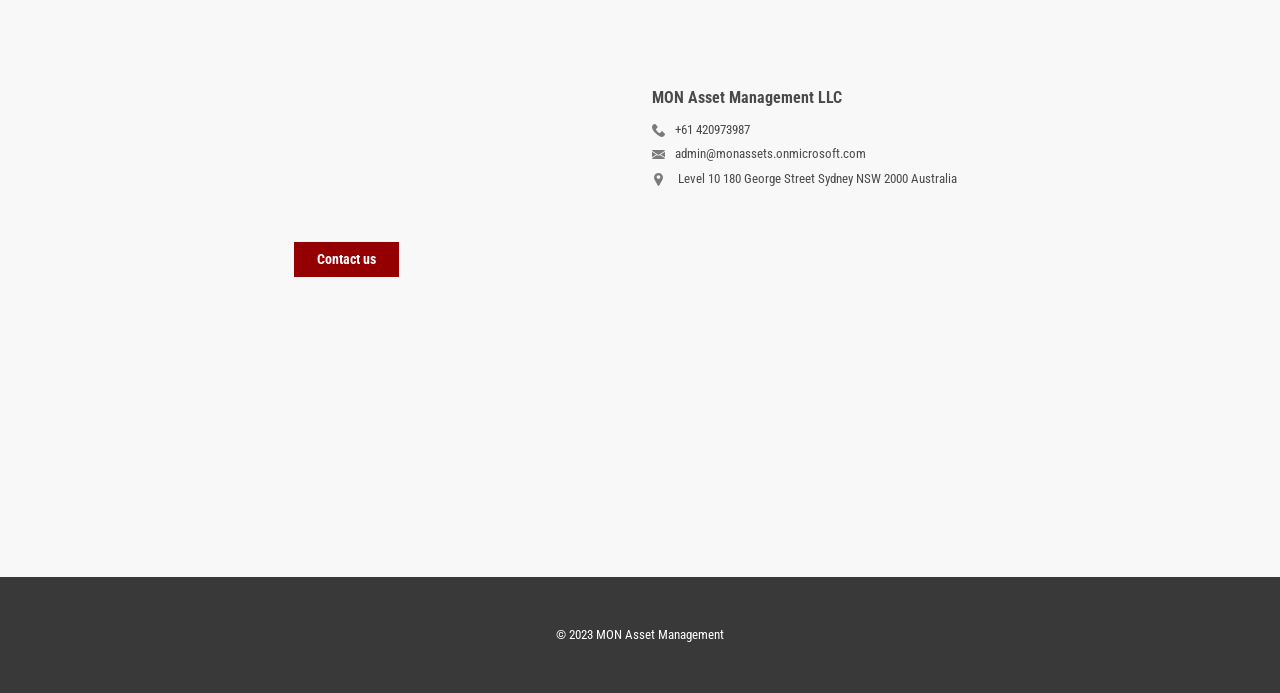
==== commit 1bdf5396: "Update index.html" ====
--- a/index.html
+++ b/index.html
@@ -384,7 +384,7 @@
               <div class="column is-half">
                 <h4><b>MON Asset Management LLC</b></h4>
                 
-                <p style="margin-top: 10px" class="footer-contact"> <img src="img/phone.svg" >+61 420973987 </p> <p class="footer-contact"> <img src="img/mail.svg">info@mon-assets.com</p>
+                <p style="margin-top: 10px" class="footer-contact"> <img src="img/phone.svg" >+61 420973987 </p> <p class="footer-contact"> <img src="img/mail.svg">admin@monassets.onmicrosoft.com</p>
                 <p class="footer-contact"> <img src="img/location.svg">
                   Level 10 180 George Street Sydney NSW 2000 Australia</p>
 
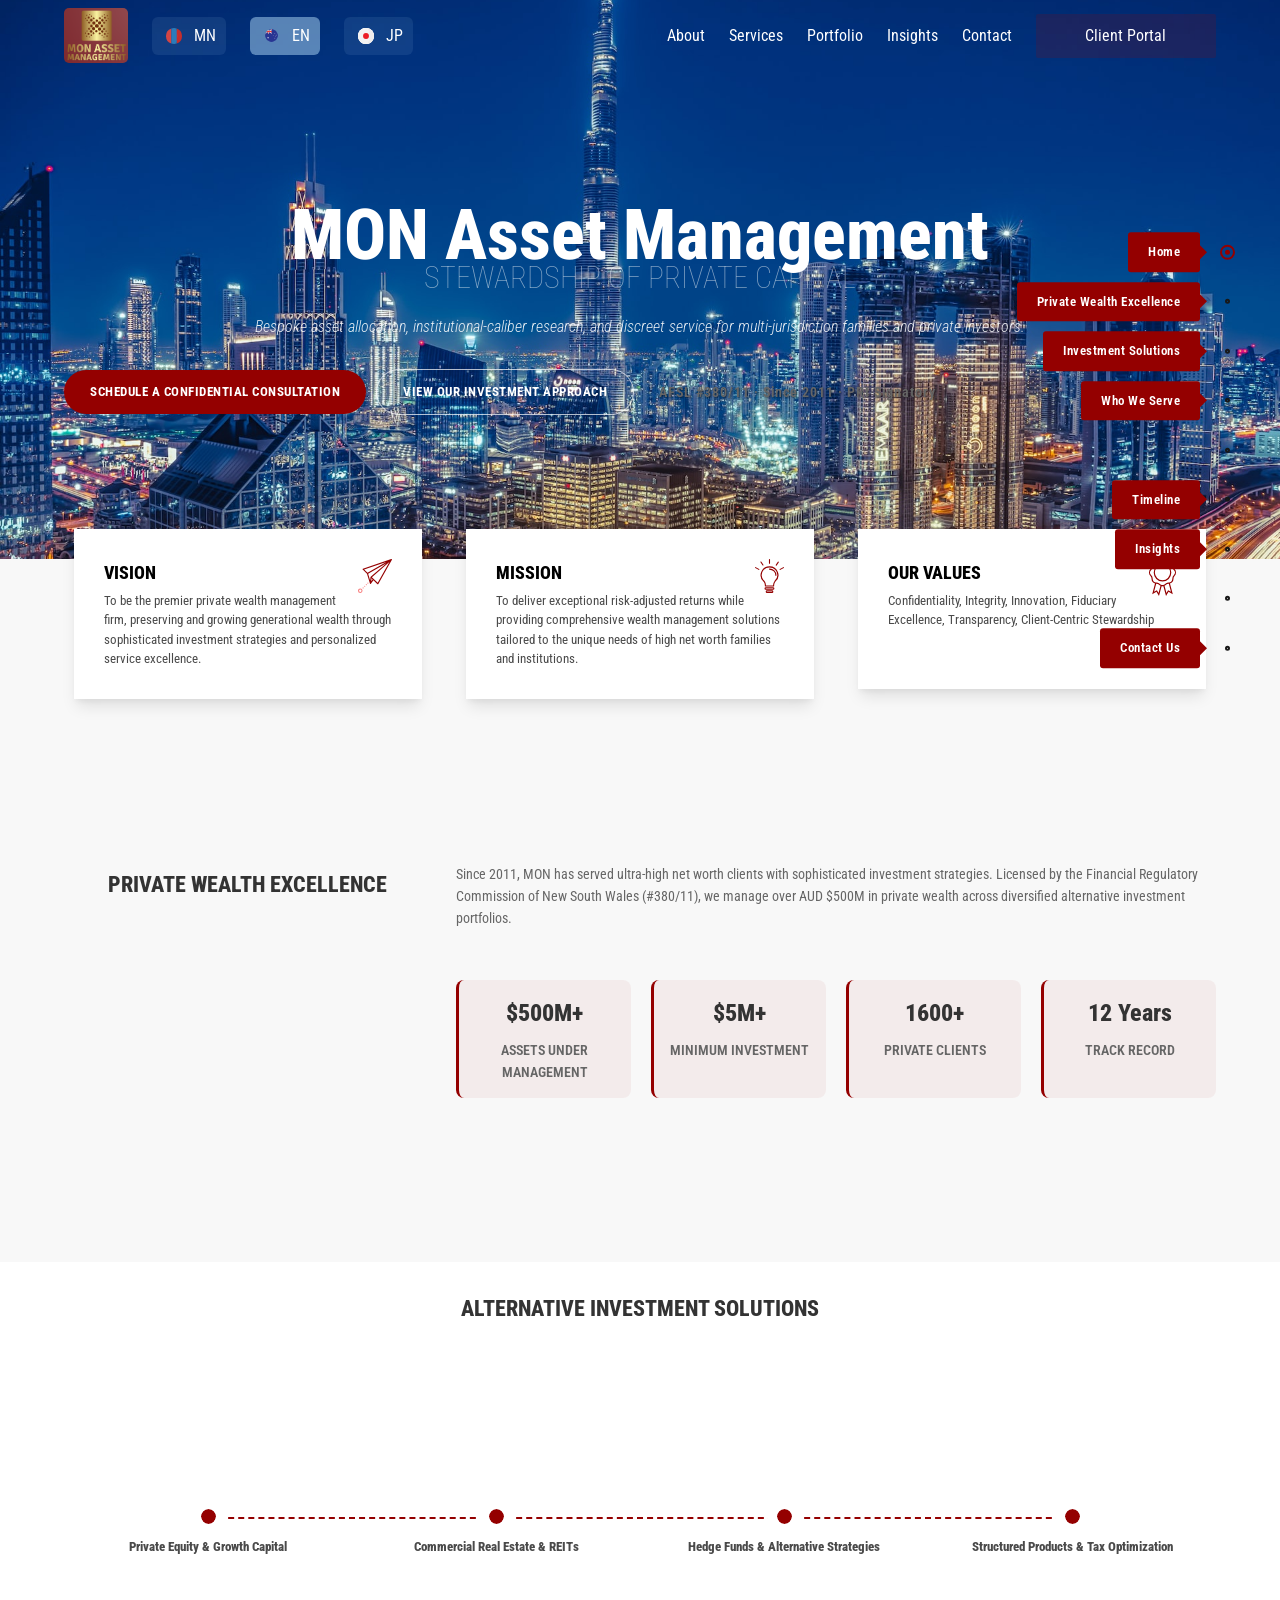
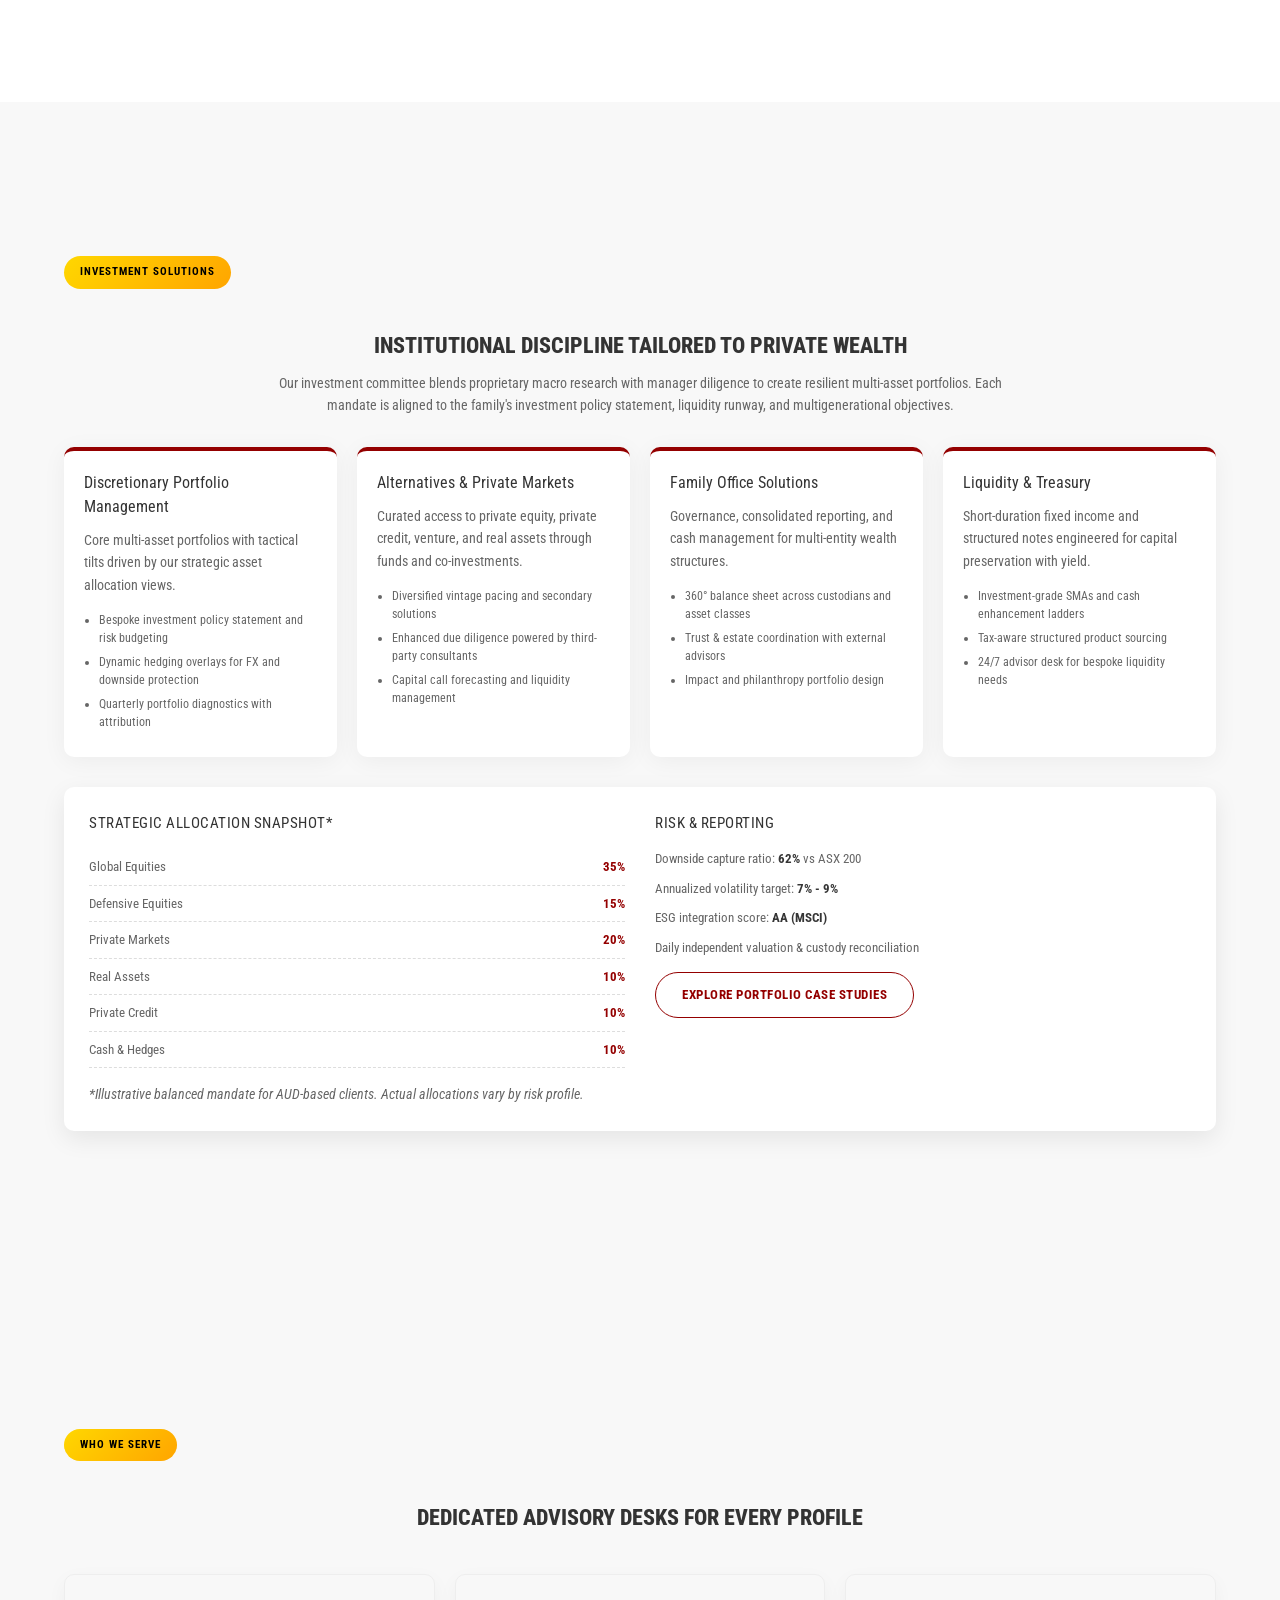
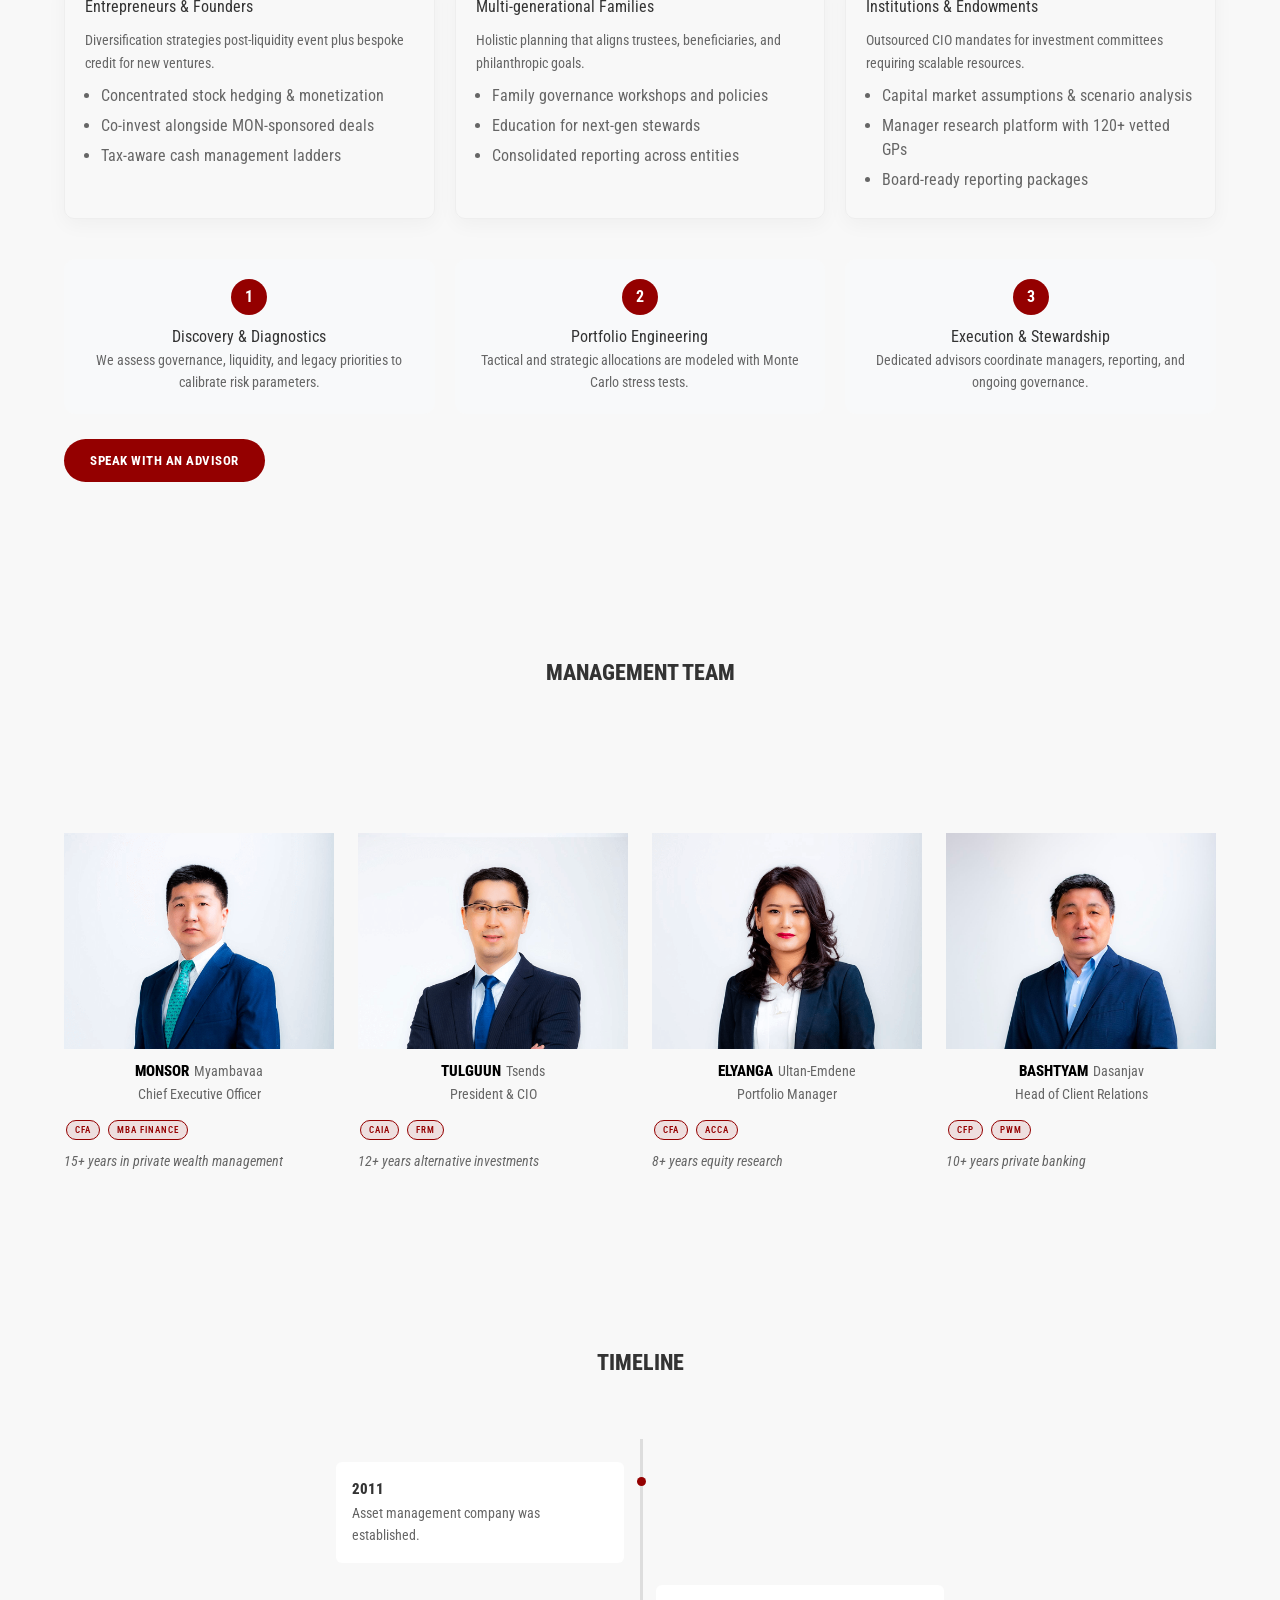
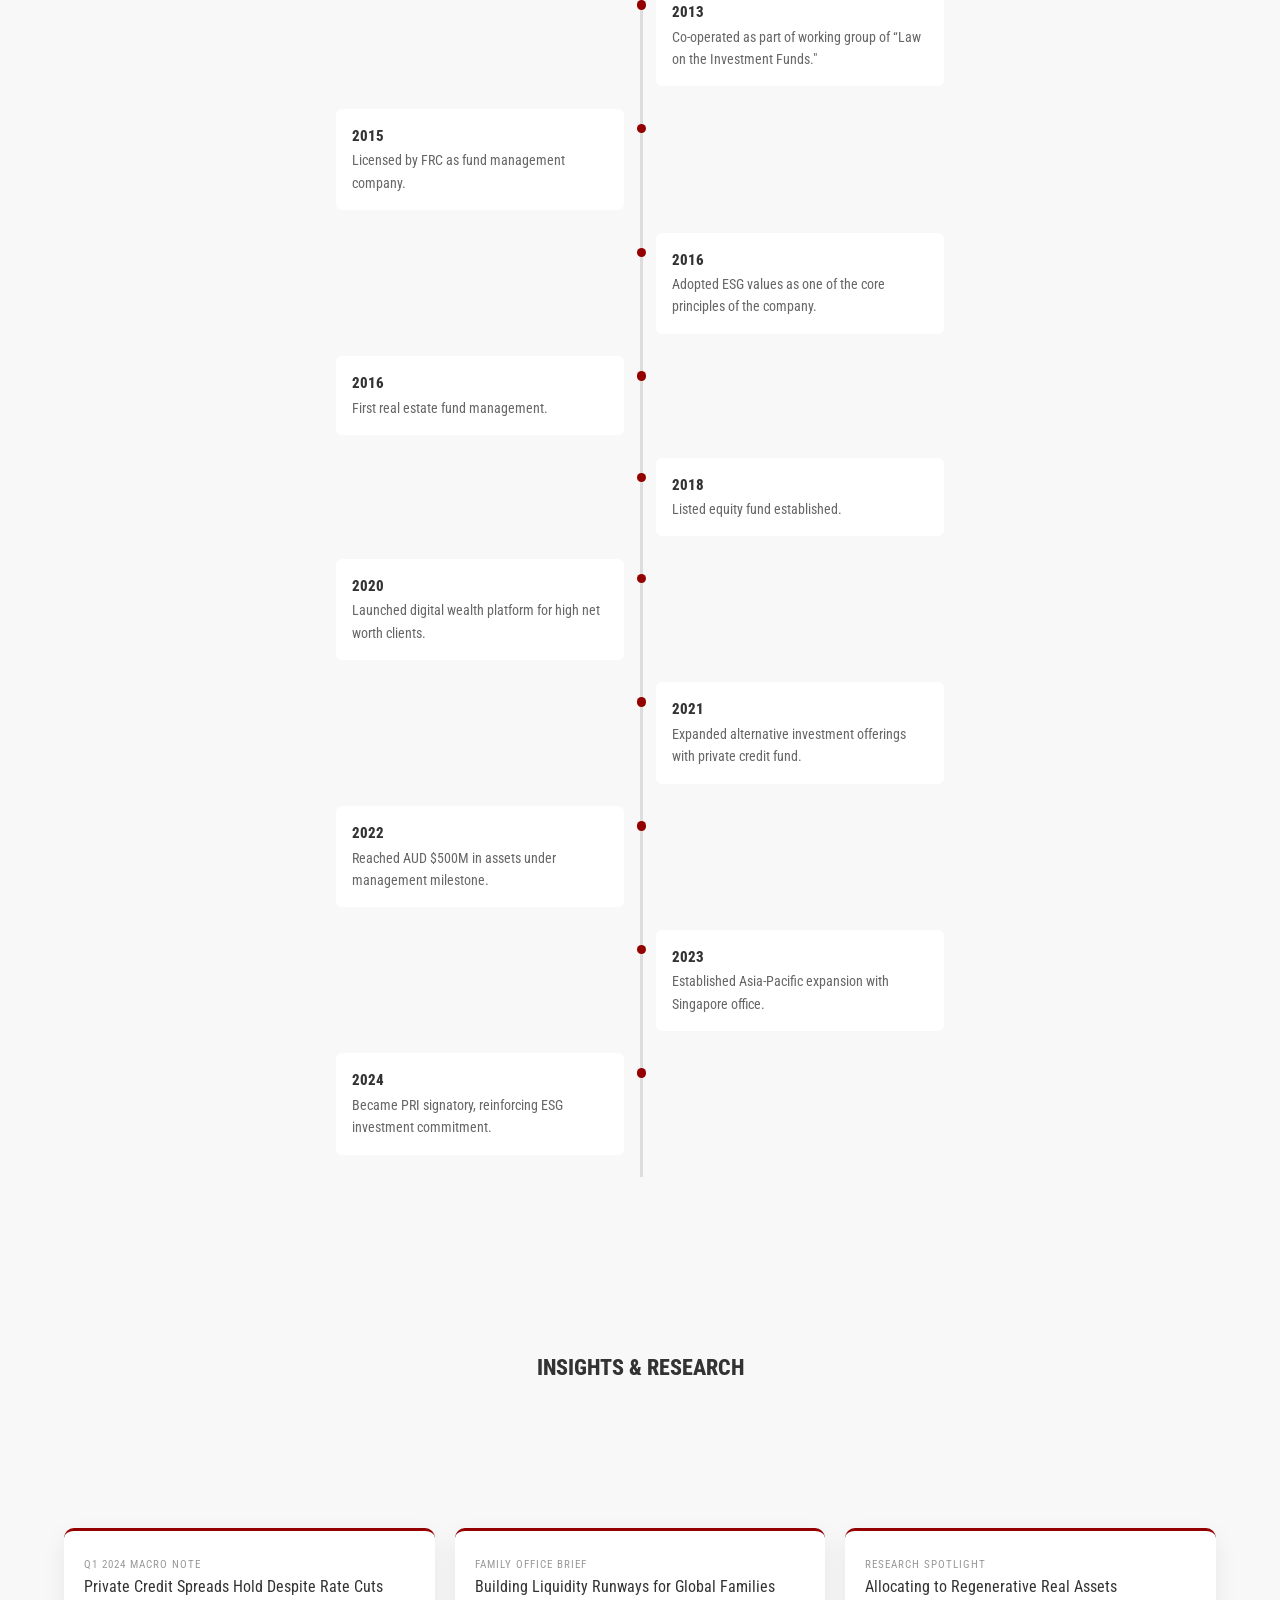
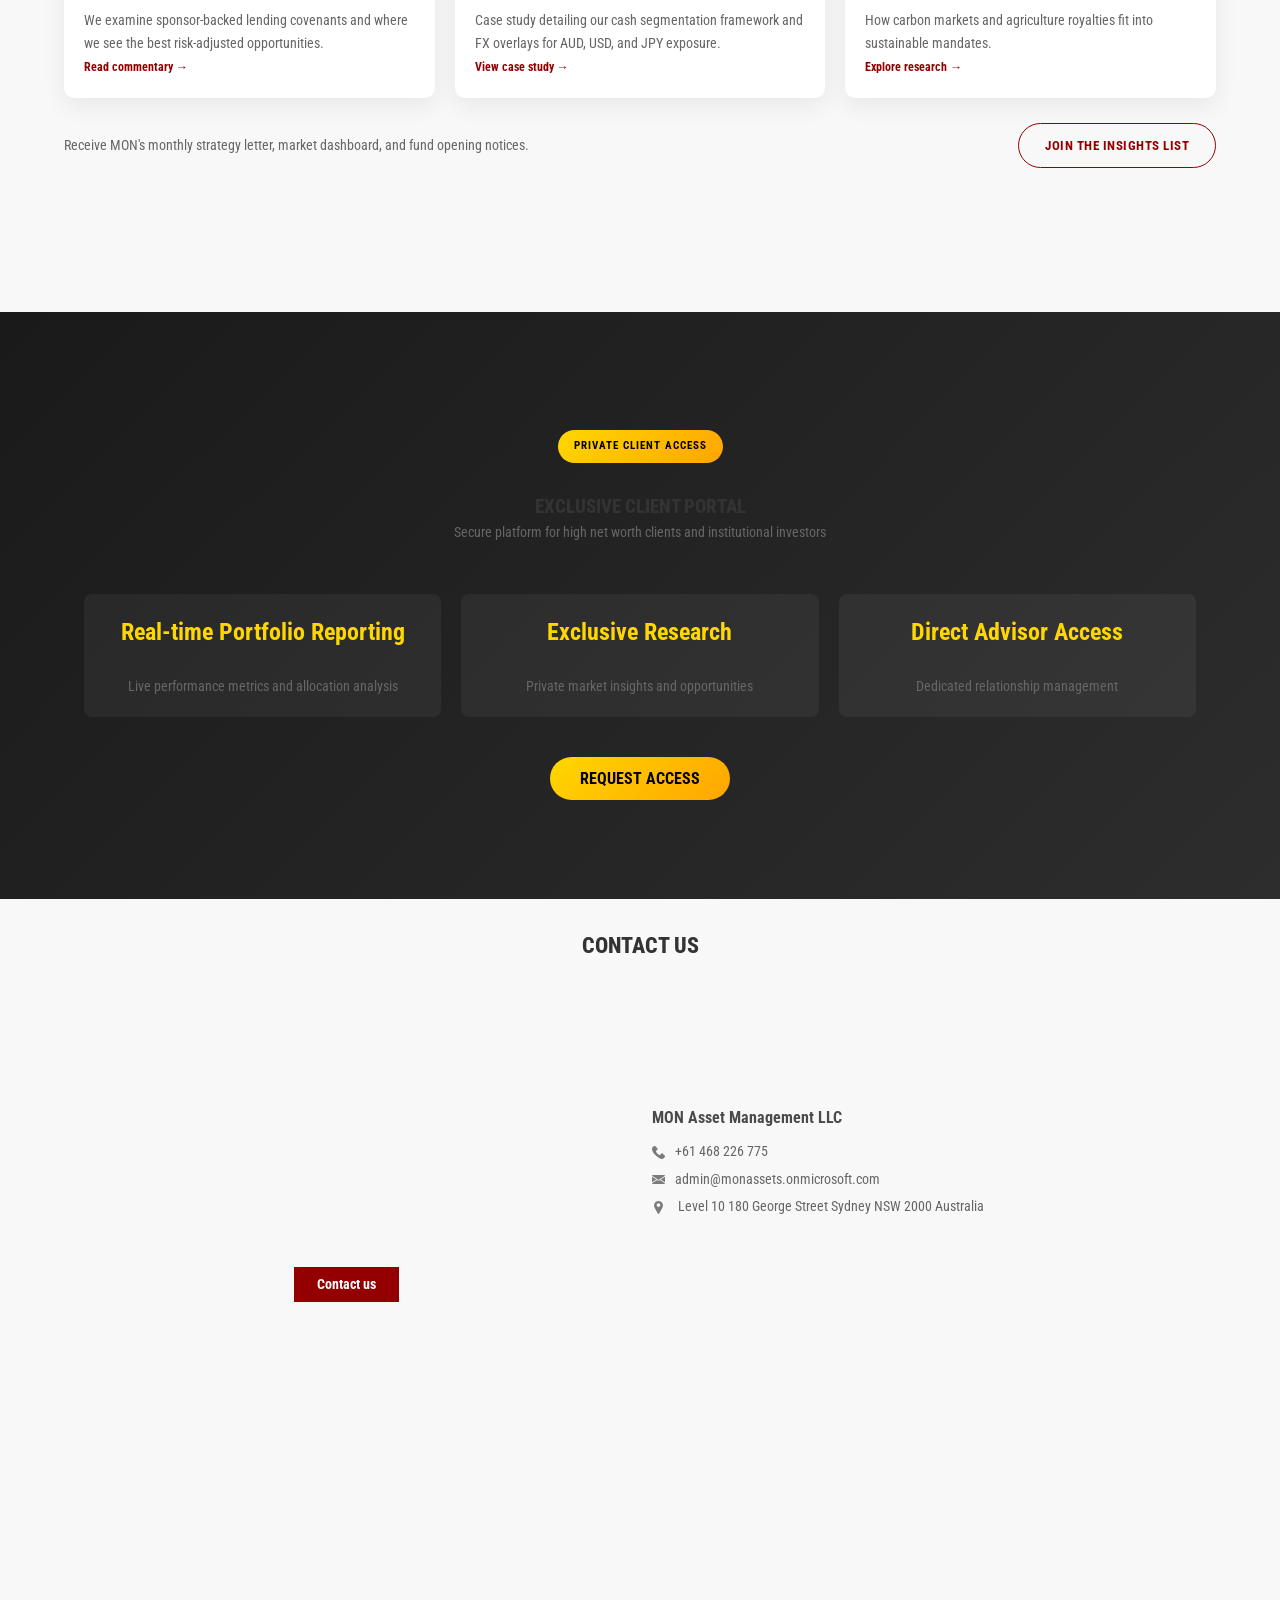
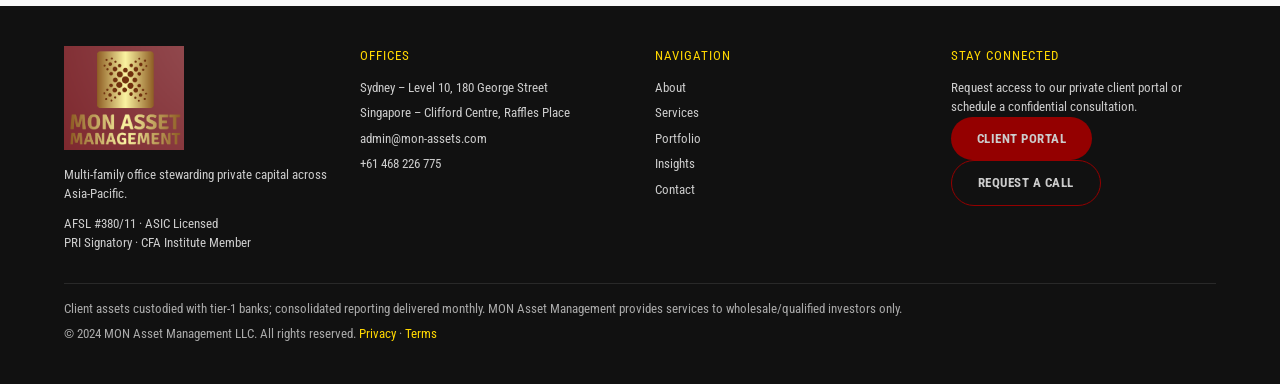
==== commit d79dbc51: "update" ====
--- a/index.html
+++ b/index.html
@@ -6,7 +6,7 @@
     <meta name="description" content="" />
     <meta name="viewport" content="width=device-width, initial-scale=1" />
 
-    <link rel="manifest" href="site.webmanifes" />
+    <link rel="manifest" href="site.webmanifest" />
     <link rel="apple-touch-icon" href="icon.png" />
 
   
@@ -27,7 +27,17 @@
         </li>
         <li>
           <a data-scroll="exp" href="#exp" class="dot">
-            <span>Crown at a glace</span>
+            <span>Private Wealth Excellence</span>
+          </a>
+        </li>
+        <li>
+          <a data-scroll="solutions" href="#solutions" class="dot">
+            <span>Investment Solutions</span>
+          </a>
+        </li>
+        <li>
+          <a data-scroll="clients" href="#clients" class="dot">
+            <span>Who We Serve</span>
           </a>
         </li>
         <li>
@@ -41,8 +51,13 @@
           </a>
         </li>
         <li>
+          <a data-scroll="insights" href="#insights" class="dot">
+            <span>Insights</span>
+          </a>
+        </li>
+        <li>
           <a data-scroll="inv-lgn" href="#inv-lgn" class="dot">
-            <span>Investors</span>
+            <span>Private Client Portal</span>
           </a>
         </li>
         <li>
@@ -101,9 +116,14 @@
                     </span>
                   </div>
                   <div class="navbar-end">
+                    <a class="navbar-item" href="about.html">About</a>
+                    <a class="navbar-item" href="services.html">Services</a>
+                    <a class="navbar-item" href="portfolio.html">Portfolio</a>
+                    <a class="navbar-item" href="insights.html">Insights</a>
+                    <a class="navbar-item" href="contact.html">Contact</a>
                     <span class="navbar-item">
-                      <a class="login-btn" href="">
-                        <span>Log in</span>
+                      <a class="login-btn" href="client-portal.html">
+                        <span>Client Portal</span>
                       </a>
                     </span>
                   </div>
@@ -116,16 +136,23 @@
           <div class="hero-body is-primary">
             <div class="container has-text-centered">
               <h1 class="ubam-title">
-                MON
+                MON Asset Management
               </h1>
               <h2 class="ubam-subtitle">
-                asset management
+                Stewardship of private capital
               </h2>
+              <p class="hero-tagline">Bespoke asset allocation, institutional-caliber research, and discreet service for multi-jurisdiction families and private investors.</p>
+              <div class="hero-cta">
+                <a class="primary-cta" href="#contact">Schedule a confidential consultation</a>
+                <a class="secondary-cta" href="#solutions">View our investment approach</a>
+                <p class="hero-note">AFSL #380/11 · Since 2011 · PRI Signatory</p>
+              </div>
             </div>
           </div>
         </div>
       </div>
     </section>
+
 
     <!-- Vision-->
       <div class="container">
@@ -140,7 +167,7 @@
               </div>
              
               <div class="ubam-card-body">
-                <p>Together, with all our stakeholders, we are the creators of wonderful history. We re-sculpting the future for everyone. We will be the most compelling financial firm in the world.
+                <p>To be the premier private wealth management firm, preserving and growing generational wealth through sophisticated investment strategies and personalized service excellence.
                 </p>
                 </div>
               
@@ -156,7 +183,7 @@
               </div>
              
               <div class="ubam-card-body">
-                <p>Our mission is to deliver economic betterment for both our investors and our investees.
+                <p>To deliver exceptional risk-adjusted returns while providing comprehensive wealth management solutions tailored to the unique needs of high net worth families and institutions.
                 </p>
                 </div>
               
@@ -172,7 +199,7 @@
               </div>
              
               <div class="ubam-card-body">
-                <p>Respect, Teamwork, Innovation, Stewardship, Excellence, Transparency
+                <p>Confidentiality, Integrity, Innovation, Fiduciary Excellence, Transparency, Client-Centric Stewardship
                 </p>
                 </div>
               
@@ -190,15 +217,33 @@
         <div class="columns">
           <div class="column is-one-third">
             <h1 class="ubam-title-exp2">
-              MON at a glace
+              Private Wealth Excellence
             </h1>
             
           </div>
           <div class="column">
             <!-- <h4 class="exp-title">• UB asset management</h4> -->
             <p>
-              Established in 2011, MON is regulated by Financial regulatory commission of New South Wales  (license number: #380/11), currently have several private funds under management.
-          </p></div>
+              Since 2011, MON has served ultra-high net worth clients with sophisticated investment strategies. Licensed by the Financial Regulatory Commission of New South Wales (#380/11), we manage over AUD $500M in private wealth across diversified alternative investment portfolios.
+            </p>
+            <div class="stats-grid">
+              <div class="stat-item">
+                <h3>$500M+</h3>
+                <p>Assets Under Management</p>
+              </div>
+              <div class="stat-item">
+                <h3>$5M+</h3>
+                <p>Minimum Investment</p>
+              </div>
+              <div class="stat-item">
+                <h3>1600+</h3>
+                <p>Private Clients</p>
+              </div>
+              <div class="stat-item">
+                <h3>12 Years</h3>
+                <p>Track Record</p>
+              </div>
+            </div></div>
         </div>
       </div>
     </div>
@@ -208,7 +253,7 @@
 
   <div class="hero is-medium" style="background: #fff">
     <h1 class="ubam-title-exp">
-      Investment Strategy
+      Alternative Investment Solutions
     </h1>
     <div class="hero-body">
       <div class="container">
@@ -216,21 +261,21 @@
   <div class="form-steps__item form-steps__item--completed">
       <div class="form-steps__item-content">
           <span class="form-steps__item-icon">1</span>
-          <span class="form-steps__item-text">Impact investment opportunity</span>
+          <span class="form-steps__item-text">Private Equity & Growth Capital</span>
       </div>
   </div>
   <div class="form-steps__item form-steps__item--completed">
       <div class="form-steps__item-content">
           <span class="form-steps__item-icon">2</span>
           <span class="form-steps__item-line"></span>
-          <span class="form-steps__item-text">Real estate opportunity</span>
+          <span class="form-steps__item-text">Commercial Real Estate & REITs</span>
       </div>
   </div>
   <div class="form-steps__item form-steps__item--completed">
     <div class="form-steps__item-content">
         <span class="form-steps__item-icon">3</span>
         <span class="form-steps__item-line"></span>
-        <span class="form-steps__item-text">Portfolio and Asset Management</span>
+        <span class="form-steps__item-text">Hedge Funds & Alternative Strategies</span>
     </div>
 </div>
   
@@ -238,7 +283,7 @@
       <div class="form-steps__item-content">
           <span class="form-steps__item-icon">4</span>
           <span class="form-steps__item-line"></span>
-          <span class="form-steps__item-text">Private equity opportunity</span>
+          <span class="form-steps__item-text">Structured Products & Tax Optimization</span>
       </div>
   </div>
 </nav>
@@ -250,8 +295,137 @@
   </div>
 </section>
      
-
-      <!-- Management team -->
+    
+    <section id="solutions" class="hero is-medium" style="background: #f8f9fa">
+      <div class="hero-body">
+        <div class="container">
+          <span class="premium-badge">Investment Solutions</span>
+          <h1 class="ubam-title-exp">Institutional discipline tailored to private wealth</h1>
+          <p class="section-lede">Our investment committee blends proprietary macro research with manager diligence to create resilient multi-asset portfolios. Each mandate is aligned to the family's investment policy statement, liquidity runway, and multigenerational objectives.</p>
+          <div class="solution-cards">
+            <article class="solution-card">
+              <h3>Discretionary Portfolio Management</h3>
+              <p>Core multi-asset portfolios with tactical tilts driven by our strategic asset allocation views.</p>
+              <ul>
+                <li>Bespoke investment policy statement and risk budgeting</li>
+                <li>Dynamic hedging overlays for FX and downside protection</li>
+                <li>Quarterly portfolio diagnostics with attribution</li>
+              </ul>
+            </article>
+            <article class="solution-card">
+              <h3>Alternatives & Private Markets</h3>
+              <p>Curated access to private equity, private credit, venture, and real assets through funds and co-investments.</p>
+              <ul>
+                <li>Diversified vintage pacing and secondary solutions</li>
+                <li>Enhanced due diligence powered by third-party consultants</li>
+                <li>Capital call forecasting and liquidity management</li>
+              </ul>
+            </article>
+            <article class="solution-card">
+              <h3>Family Office Solutions</h3>
+              <p>Governance, consolidated reporting, and cash management for multi-entity wealth structures.</p>
+              <ul>
+                <li>360° balance sheet across custodians and asset classes</li>
+                <li>Trust & estate coordination with external advisors</li>
+                <li>Impact and philanthropy portfolio design</li>
+              </ul>
+            </article>
+            <article class="solution-card">
+              <h3>Liquidity & Treasury</h3>
+              <p>Short-duration fixed income and structured notes engineered for capital preservation with yield.</p>
+              <ul>
+                <li>Investment-grade SMAs and cash enhancement ladders</li>
+                <li>Tax-aware structured product sourcing</li>
+                <li>24/7 advisor desk for bespoke liquidity needs</li>
+              </ul>
+            </article>
+          </div>
+          <div class="performance-panel">
+            <div class="allocation-panel">
+              <h4>Strategic Allocation Snapshot*</h4>
+              <ul class="allocation-grid">
+                <li><span>Global Equities</span><strong>35%</strong></li>
+                <li><span>Defensive Equities</span><strong>15%</strong></li>
+                <li><span>Private Markets</span><strong>20%</strong></li>
+                <li><span>Real Assets</span><strong>10%</strong></li>
+                <li><span>Private Credit</span><strong>10%</strong></li>
+                <li><span>Cash & Hedges</span><strong>10%</strong></li>
+              </ul>
+              <p class="footnote">*Illustrative balanced mandate for AUD-based clients. Actual allocations vary by risk profile.</p>
+            </div>
+            <div class="performance-metrics">
+              <h4>Risk & Reporting</h4>
+              <ul>
+                <li>Downside capture ratio: <strong>62%</strong> vs ASX 200</li>
+                <li>Annualized volatility target: <strong>7% - 9%</strong></li>
+                <li>ESG integration score: <strong>AA (MSCI)</strong></li>
+                <li>Daily independent valuation & custody reconciliation</li>
+              </ul>
+              <a class="secondary-cta" href="portfolio.html">Explore portfolio case studies</a>
+            </div>
+          </div>
+        </div>
+      </div>
+    </section>
+
+
+    <section id="clients" class="hero is-medium" style="background: #fff">
+      <div class="hero-body">
+        <div class="container">
+          <span class="premium-badge">Who We Serve</span>
+          <h1 class="ubam-title-exp">Dedicated advisory desks for every profile</h1>
+          <div class="client-segments">
+            <article class="client-segment">
+              <h3>Entrepreneurs & Founders</h3>
+              <p>Diversification strategies post-liquidity event plus bespoke credit for new ventures.</p>
+              <ul>
+                <li>Concentrated stock hedging & monetization</li>
+                <li>Co-invest alongside MON-sponsored deals</li>
+                <li>Tax-aware cash management ladders</li>
+              </ul>
+            </article>
+            <article class="client-segment">
+              <h3>Multi-generational Families</h3>
+              <p>Holistic planning that aligns trustees, beneficiaries, and philanthropic goals.</p>
+              <ul>
+                <li>Family governance workshops and policies</li>
+                <li>Education for next-gen stewards</li>
+                <li>Consolidated reporting across entities</li>
+              </ul>
+            </article>
+            <article class="client-segment">
+              <h3>Institutions & Endowments</h3>
+              <p>Outsourced CIO mandates for investment committees requiring scalable resources.</p>
+              <ul>
+                <li>Capital market assumptions & scenario analysis</li>
+                <li>Manager research platform with 120+ vetted GPs</li>
+                <li>Board-ready reporting packages</li>
+              </ul>
+            </article>
+          </div>
+          <div class="process-steps">
+            <div class="process-step">
+              <span>1</span>
+              <h4>Discovery & Diagnostics</h4>
+              <p>We assess governance, liquidity, and legacy priorities to calibrate risk parameters.</p>
+            </div>
+            <div class="process-step">
+              <span>2</span>
+              <h4>Portfolio Engineering</h4>
+              <p>Tactical and strategic allocations are modeled with Monte Carlo stress tests.</p>
+            </div>
+            <div class="process-step">
+              <span>3</span>
+              <h4>Execution & Stewardship</h4>
+              <p>Dedicated advisors coordinate managers, reporting, and ongoing governance.</p>
+            </div>
+          </div>
+          <a class="primary-cta" href="#contact">Speak with an advisor</a>
+        </div>
+      </div>
+    </section>
+
+     <!-- Management team -->
 
       <section id="team" class="hero is-medium" style="background: #fff">
         <h1 class="ubam-title-exp">
@@ -265,7 +439,12 @@
                 <img src="img/monsor.png" alt="">
 
                 <p class="member-lastname"><b class="member-name">Monsor</b>Myambavaa</p>
-                <p class="job-title">CEO</p>
+                <p class="job-title">Chief Executive Officer</p>
+                <div class="credentials">
+                  <span class="credential-badge">CFA</span>
+                  <span class="credential-badge">MBA Finance</span>
+                </div>
+                <p class="experience">15+ years in private wealth management</p>
                </div>
              </div>
              <div class="column">
@@ -273,7 +452,12 @@
                 <img src="img/dulguun.png" alt="">
 
                 <p class="member-lastname"><b class="member-name">Tulguun</b>Tsends</p>
-                <p class="job-title">President</p>
+                <p class="job-title">President & CIO</p>
+                <div class="credentials">
+                  <span class="credential-badge">CAIA</span>
+                  <span class="credential-badge">FRM</span>
+                </div>
+                <p class="experience">12+ years alternative investments</p>
                </div>
              </div>
              <div class="column">
@@ -281,7 +465,12 @@
                 <img src="img/uyanga.png" alt="">
 
                 <p class="member-lastname"><b class="member-name">Elyanga</b>Ultan-Emdene</p>
-                <p class="job-title">Manager</p>
+                <p class="job-title">Portfolio Manager</p>
+                <div class="credentials">
+                  <span class="credential-badge">CFA</span>
+                  <span class="credential-badge">ACCA</span>
+                </div>
+                <p class="experience">8+ years equity research</p>
                </div>
              </div>
              <div class="column">
@@ -289,7 +478,12 @@
                 <img src="img/dashnyam.png" alt="">
 
                 <p class="member-lastname"><b class="member-name">Bashtyam</b>Dasanjav</p>
-                <p class="job-title">Project leader</p>
+                <p class="job-title">Head of Client Relations</p>
+                <div class="credentials">
+                  <span class="credential-badge">CFP</span>
+                  <span class="credential-badge">PWM</span>
+                </div>
+                <p class="experience">10+ years private banking</p>
                </div>
              </div>
            </div>
@@ -342,24 +536,103 @@
                   <p>Listed equity fund established.</p>
                 </div>
               </div>
+              <div class="left text-wrapper">
+                <div class="text">
+                  <h3>2020</h3>
+                  <p>Launched digital wealth platform for high net worth clients.</p>
+                </div>
+              </div>
+              <div class="right text-wrapper">
+                <div class="text">
+                  <h3>2021</h3>
+                  <p>Expanded alternative investment offerings with private credit fund.</p>
+                </div>
+              </div>
+              <div class="left text-wrapper">
+                <div class="text">
+                  <h3>2022</h3>
+                  <p>Reached AUD $500M in assets under management milestone.</p>
+                </div>
+              </div>
+              <div class="right text-wrapper">
+                <div class="text">
+                  <h3>2023</h3>
+                  <p>Established Asia-Pacific expansion with Singapore office.</p>
+                </div>
+              </div>
+              <div class="left text-wrapper">
+                <div class="text">
+                  <h3>2024</h3>
+                  <p>Became PRI signatory, reinforcing ESG investment commitment.</p>
+                </div>
+              </div>
             </div>
           </div>
         </div>
       </section>
 
-      <!-- Investors login -->
-
-      <section id="inv-lgn" class="hero" style="background: #393939; text-align: center;">
+      <section id="insights" class="hero is-medium" style="background: #f8f9fa">
+        <h1 class="ubam-title-exp">
+          Insights & Research
+        </h1>
         <div class="hero-body">
           <div class="container">
-            <h1 style="text-transform: uppercase; color: #fff; font-weight: 800; font-size: 19px;">Investors</h1>
-            <p style="color: #CBCBCB; font-size: 13px; margin-bottom: 20px;">Web system for collaborating parterners and investors</p>
-
-            
-              <a class="inv-login-btn" href="#">
-                <span>Coming soon</span>
+            <div class="insight-grid">
+              <article class="insight-card">
+                <span class="insight-date">Q1 2024 Macro Note</span>
+                <h3>Private Credit Spreads Hold Despite Rate Cuts</h3>
+                <p>We examine sponsor-backed lending covenants and where we see the best risk-adjusted opportunities.</p>
+                <a href="insights.html">Read commentary →</a>
+              </article>
+              <article class="insight-card">
+                <span class="insight-date">Family Office Brief</span>
+                <h3>Building Liquidity Runways for Global Families</h3>
+                <p>Case study detailing our cash segmentation framework and FX overlays for AUD, USD, and JPY exposure.</p>
+                <a href="insights.html">View case study →</a>
+              </article>
+              <article class="insight-card">
+                <span class="insight-date">Research Spotlight</span>
+                <h3>Allocating to Regenerative Real Assets</h3>
+                <p>How carbon markets and agriculture royalties fit into sustainable mandates.</p>
+                <a href="insights.html">Explore research →</a>
+              </article>
+            </div>
+            <div class="insight-cta">
+              <p>Receive MON's monthly strategy letter, market dashboard, and fund opening notices.</p>
+              <a class="secondary-cta" href="mailto:admin@monassets.onmicrosoft.com?subject=Insights%20Distribution">Join the insights list</a>
+            </div>
+          </div>
+        </div>
+      </section>
+
+      <!-- Investors login -->
+
+      <section id="inv-lgn" class="hero exclusive-section" style="text-align: center;">
+        <div class="hero-body">
+          <div class="container">
+            <span class="premium-badge">Private Client Access</span>
+            <h1 style="text-transform: uppercase; color: #fff; font-weight: 800; font-size: 19px; margin-top: 20px;">Exclusive Client Portal</h1>
+            <p style="color: #CBCBCB; font-size: 13px; margin-bottom: 30px;">Secure platform for high net worth clients and institutional investors</p>
+
+            <div class="portal-features" style="display: grid; grid-template-columns: repeat(auto-fit, minmax(200px, 1fr)); gap: 20px; margin: 30px 0;">
+              <div class="portal-feature">
+                <h4 style="color: #FFD700;">Real-time Portfolio Reporting</h4>
+                <p style="font-size: 11px;">Live performance metrics and allocation analysis</p>
+              </div>
+              <div class="portal-feature">
+                <h4 style="color: #FFD700;">Exclusive Research</h4>
+                <p style="font-size: 11px;">Private market insights and opportunities</p>
+              </div>
+              <div class="portal-feature">
+                <h4 style="color: #FFD700;">Direct Advisor Access</h4>
+                <p style="font-size: 11px;">Dedicated relationship management</p>
+              </div>
+            </div>
+
+              <a class="inv-login-btn" href="#" style="background: linear-gradient(135deg, #FFD700, #FFA500); color: #000; padding: 12px 30px; border-radius: 25px; text-decoration: none; font-weight: 700; text-transform: uppercase;">
+                <span>Request Access</span>
               </a>
-           
+
           </div>
         </div>
       </section>
@@ -384,11 +657,11 @@
               <div class="column is-half">
                 <h4><b>MON Asset Management LLC</b></h4>
                 
-                <p style="margin-top: 10px" class="footer-contact"> <img src="img/phone.svg" >+61 420973987 </p> <p class="footer-contact"> <img src="img/mail.svg">admin@monassets.onmicrosoft.com</p>
+                <p style="margin-top: 10px" class="footer-contact"> <img src="img/phone.svg" >+61 468 226 775 </p> <p class="footer-contact"> <img src="img/mail.svg">admin@monassets.onmicrosoft.com</p>
                 <p class="footer-contact"> <img src="img/location.svg">
                   Level 10 180 George Street Sydney NSW 2000 Australia</p>
 
-                <div class="mapouter" style="margin-top: 15px"><div class="gmap_canvas"><iframe width="100%" height="230" id="gmap_canvas" src="https://maps.google.com/maps?q=George%20Place%2C%85 streets%180street%2C%20Sydney&t=&z=13&ie=UTF8&iwloc=&output=embed" frameborder="0" scrolling="no" marginheight="0" marginwidth="0"></iframe><a href="https://2torrentz.net">torrentz2</a></div><style>.mapouter{position:relative;text-align:right;height:230px;width:100%;}.gmap_canvas {overflow:hidden;background:none!important;height:230px;width:100%;}</style></div>
+                <div class="mapouter" style="margin-top: 15px"><div class="gmap_canvas"><iframe width="100%" height="230" id="gmap_canvas" src="https://maps.google.com/maps?q=180%20George%20Street%20Sydney&t=&z=13&ie=UTF8&iwloc=&output=embed" frameborder="0" scrolling="no" marginheight="0" marginwidth="0" title="MON Asset Management"></iframe></div><style>.mapouter{position:relative;text-align:right;height:230px;width:100%;}.gmap_canvas {overflow:hidden;background:none!important;height:230px;width:100%;}</style></div>
               </div>
 
             </div>
@@ -398,14 +671,49 @@
 
       <!-- Footer -->
 
-      <section class="hero" style="background: #393939">
-        <div class="hero-body">
-          <div class="container">
-            <p style="text-align: center; color: #fff;">© 2023 MON Asset Management
-            </p>
-          </div>
-        </div>
-      </section>
+      <footer class="site-footer">
+        <div class="container">
+          <div class="footer-grid">
+            <div>
+              <img src="img/ubam-logo.png" alt="MON Asset Management" class="footer-logo" />
+              <p>Multi-family office stewarding private capital across Asia-Pacific.</p>
+              <ul class="footer-meta">
+                <li>AFSL #380/11 · ASIC Licensed</li>
+                <li>PRI Signatory · CFA Institute Member</li>
+              </ul>
+            </div>
+            <div>
+              <h4>Offices</h4>
+              <ul class="footer-list">
+                <li>Sydney – Level 10, 180 George Street</li>
+                <li>Singapore – Clifford Centre, Raffles Place</li>
+                <li><a href="mailto:admin@mon-assets.com">admin@mon-assets.com</a></li>
+                <li>+61 468 226 775</li>
+              </ul>
+            </div>
+            <div>
+              <h4>Navigation</h4>
+              <ul class="footer-list">
+                <li><a href="about.html">About</a></li>
+                <li><a href="services.html">Services</a></li>
+                <li><a href="portfolio.html">Portfolio</a></li>
+                <li><a href="insights.html">Insights</a></li>
+                <li><a href="contact.html">Contact</a></li>
+              </ul>
+            </div>
+            <div>
+              <h4>Stay Connected</h4>
+              <p>Request access to our private client portal or schedule a confidential consultation.</p>
+              <a class="primary-cta" href="client-portal.html">Client Portal</a>
+              <a class="secondary-cta" href="#contact">Request a call</a>
+            </div>
+          </div>
+          <div class="footer-bottom">
+            <p>Client assets custodied with tier-1 banks; consolidated reporting delivered monthly. MON Asset Management provides services to wholesale/qualified investors only.</p>
+            <p>© 2024 MON Asset Management LLC. All rights reserved. <a href="privacy.html">Privacy</a> · <a href="terms.html">Terms</a></p>
+          </div>
+        </div>
+      </footer>
     
 
     <script src="js/vendor/modernizr-3.11.2.min.js"></script>
--- a/css/main.css
+++ b/css/main.css
@@ -269,10 +269,42 @@
 }
 
 .ubam-header {
-  background: linear-gradient(rgba(80, 21, 21, 0.5), rgba(80, 21, 21, 0.5)),
-    url("../img/ubam-bg-ub-city.jpg");
-  background-size: cover;
-  background-position: 1px;
+  background: url("../img/ubam-bg-ub-city.jpg") !important;
+  background-size: cover !important;
+  background-position: center !important;
+  min-height: 100% !important;
+}
+
+/* Ensure hero sections with ubam-header show background */
+.hero .ubam-header {
+  width: 100%;
+  min-height: 100%;
+}
+
+.ubam-header .hero-head,
+.ubam-header .hero-body {
+  background: transparent !important;
+}
+
+/* Remove any white backgrounds from hero sections inside ubam-header */
+.ubam-header .hero.is-medium,
+.ubam-header .hero-body.is-primary,
+.ubam-header section,
+.ubam-header .hero {
+  background: transparent !important;
+  background-color: transparent !important;
+}
+
+/* Ensure hero section shows background image without any overlay */
+section.hero.is-medium {
+  background: transparent !important;
+  background-color: transparent !important;
+}
+
+.hero.is-medium .ubam-header {
+  background: url("../img/ubam-bg-ub-city.jpg") !important;
+  background-size: cover !important;
+  background-position: center !important;
 }
 
 .lng-btn {
@@ -402,8 +434,8 @@
 .ubam-title-exp {
   text-transform: uppercase;
   font-weight: 800;
-  font-size: 19px;
-  color: #959595;
+  font-size: 22px;
+  color: #333 !important;
   text-align: center;
   margin-top: 30px;
 }
@@ -411,8 +443,8 @@
 .ubam-title-exp2 {
   text-transform: uppercase;
   font-weight: 800;
-  font-size: 19px;
-  color: #959595;
+  font-size: 22px;
+  color: #333 !important;
   text-align: center;
   margin-top: 5px;
 }
@@ -445,6 +477,471 @@
 .job-title {
   color: #940000;
   text-align: center;
+}
+
+/* Premium HNW Enhancements */
+.hero-tagline {
+  font-size: 16px;
+  color: rgba(255, 255, 255, 0.9);
+  font-weight: 300;
+  margin-top: 15px;
+  font-style: italic;
+}
+
+.hero-cta {
+  margin-top: 30px;
+  display: flex;
+  flex-direction: column;
+  gap: 10px;
+  align-items: center;
+}
+
+.primary-cta,
+.secondary-cta {
+  display: inline-flex;
+  align-items: center;
+  justify-content: center;
+  padding: 12px 26px;
+  border-radius: 30px;
+  font-size: 13px;
+  font-weight: 700;
+  text-transform: uppercase;
+  text-decoration: none;
+  letter-spacing: 0.5px;
+}
+
+.primary-cta {
+  background: #940000;
+  color: #fff;
+}
+
+.primary-cta:hover {
+  opacity: 0.85;
+  color: #fff;
+}
+
+.secondary-cta {
+  border: 1px solid #940000;
+  color: #940000;
+  background: transparent;
+}
+
+.secondary-cta:hover {
+  background: #940000;
+  color: #fff;
+}
+
+.hero-cta .secondary-cta {
+  border-color: rgba(255, 255, 255, 0.7);
+  color: #fff;
+}
+
+.hero-cta .secondary-cta:hover {
+  border-color: #940000;
+  color: #940000;
+  background: rgba(148, 0, 0, 0.1);
+}
+
+.hero-note {
+  font-size: 12px;
+  color: #FFD700;
+  letter-spacing: 1px;
+  font-weight: 600;
+  text-shadow: 1px 1px 2px rgba(0, 0, 0, 0.5);
+}
+
+.section-lede {
+  text-align: center;
+  margin: 10px auto 30px auto;
+  max-width: 760px;
+}
+
+.solution-cards {
+  display: grid;
+  grid-template-columns: repeat(auto-fit, minmax(230px, 1fr));
+  gap: 20px;
+  margin-bottom: 30px;
+}
+
+.solution-card {
+  background: #fff;
+  padding: 20px;
+  border-radius: 10px;
+  border-top: 4px solid #940000;
+  box-shadow: 0 4px 25px rgba(0, 0, 0, 0.05);
+}
+
+.solution-card h3 {
+  font-size: 16px;
+  margin-bottom: 10px;
+  color: #222;
+}
+
+.solution-card p {
+  font-size: 13px;
+  color: #666;
+  min-height: 60px;
+}
+
+.solution-card ul {
+  margin: 15px 0 0 15px;
+  padding: 0;
+  list-style: disc;
+}
+
+.solution-card ul li {
+  font-size: 12px;
+  margin-bottom: 6px;
+}
+
+.performance-panel {
+  display: grid;
+  grid-template-columns: repeat(auto-fit, minmax(260px, 1fr));
+  gap: 30px;
+  background: #fff;
+  padding: 25px;
+  border-radius: 10px;
+  box-shadow: 0 8px 25px rgba(0, 0, 0, 0.08);
+}
+
+.allocation-panel h4,
+.performance-metrics h4 {
+  font-size: 15px;
+  text-transform: uppercase;
+  letter-spacing: 0.5px;
+}
+
+.allocation-grid {
+  list-style: none;
+  padding: 0;
+  margin: 15px 0;
+}
+
+.allocation-grid li {
+  display: flex;
+  justify-content: space-between;
+  align-items: center;
+  padding: 8px 0;
+  border-bottom: 1px dashed #ddd;
+  font-size: 13px;
+}
+
+.allocation-grid strong {
+  color: #940000;
+}
+
+.footnote {
+  font-size: 11px;
+  color: #888;
+  font-style: italic;
+}
+
+.performance-metrics ul {
+  list-style: none;
+  padding: 0;
+  margin: 15px 0;
+}
+
+.performance-metrics li {
+  margin-bottom: 10px;
+  font-size: 13px;
+}
+
+.client-segments {
+  display: grid;
+  grid-template-columns: repeat(auto-fit, minmax(240px, 1fr));
+  gap: 20px;
+  margin: 40px 0;
+}
+
+.client-segment {
+  border: 1px solid #eee;
+  border-radius: 10px;
+  padding: 20px;
+  box-shadow: 0 6px 20px rgba(0, 0, 0, 0.04);
+}
+
+.client-segment h3 {
+  font-size: 16px;
+  margin-bottom: 10px;
+}
+
+.client-segment ul {
+  margin: 10px 0 0 16px;
+  padding: 0;
+  list-style: disc;
+}
+
+.client-segment ul li {
+  margin-bottom: 6px;
+}
+
+.process-steps {
+  display: grid;
+  grid-template-columns: repeat(auto-fit, minmax(200px, 1fr));
+  gap: 20px;
+  margin-bottom: 25px;
+}
+
+.process-step {
+  text-align: center;
+  padding: 20px;
+  background: #f8f9fa;
+  border-radius: 12px;
+}
+
+.process-step span {
+  display: inline-flex;
+  width: 36px;
+  height: 36px;
+  border-radius: 50%;
+  align-items: center;
+  justify-content: center;
+  background: #940000;
+  color: #fff;
+  font-weight: 700;
+  margin-bottom: 10px;
+}
+
+.insight-grid {
+  display: grid;
+  grid-template-columns: repeat(auto-fit, minmax(220px, 1fr));
+  gap: 20px;
+}
+
+.insight-card {
+  background: #fff;
+  padding: 20px;
+  border-radius: 10px;
+  box-shadow: 0 8px 25px rgba(0, 0, 0, 0.07);
+  border-top: 3px solid #940000;
+}
+
+.insight-card h3 {
+  font-size: 16px;
+  margin-bottom: 10px;
+}
+
+.insight-card a {
+  color: #940000;
+  font-weight: 700;
+  text-decoration: none;
+  font-size: 12px;
+}
+
+.insight-date {
+  text-transform: uppercase;
+  font-size: 11px;
+  letter-spacing: 1px;
+  color: #999;
+}
+
+.insight-cta {
+  margin-top: 25px;
+  display: flex;
+  flex-wrap: wrap;
+  justify-content: space-between;
+  align-items: center;
+  gap: 15px;
+}
+
+@media (min-width: 768px) {
+  .hero-cta {
+    flex-direction: row;
+  }
+
+  .hero-note {
+    margin-left: 15px;
+  }
+}
+
+.stats-grid {
+  display: grid;
+  grid-template-columns: repeat(auto-fit, minmax(120px, 1fr));
+  gap: 20px;
+  margin-top: 30px;
+  padding: 20px 0;
+}
+
+.stat-item {
+  text-align: center;
+  padding: 15px;
+  background: rgba(148, 0, 0, 0.05);
+  border-radius: 8px;
+  border-left: 3px solid #940000;
+}
+
+.stat-item h3 {
+  font-size: 24px;
+  font-weight: 800;
+  color: #940000;
+  margin: 0 0 8px 0;
+}
+
+.stat-item p {
+  font-size: 12px;
+  color: #666;
+  text-transform: uppercase;
+  font-weight: 600;
+  margin: 0;
+}
+
+.premium-badge {
+  background: linear-gradient(135deg, #FFD700, #FFA500);
+  color: #000;
+  padding: 8px 16px;
+  border-radius: 20px;
+  font-size: 11px;
+  font-weight: 700;
+  text-transform: uppercase;
+  letter-spacing: 1px;
+  display: inline-block;
+  margin: 10px 0;
+}
+
+.exclusive-section {
+  background: linear-gradient(135deg, #1a1a1a, #2d2d2d);
+  color: #fff;
+  padding: 60px 0;
+}
+
+.credential-badges {
+  display: flex;
+  justify-content: center;
+  gap: 20px;
+  margin: 30px 0;
+  flex-wrap: wrap;
+}
+
+.credential-badge {
+  background: rgba(255, 255, 255, 0.1);
+  border: 1px solid rgba(255, 255, 255, 0.2);
+  padding: 12px 20px;
+  border-radius: 25px;
+  font-size: 11px;
+  font-weight: 600;
+  text-transform: uppercase;
+  letter-spacing: 1px;
+}
+
+.credentials {
+  margin: 10px 0;
+}
+
+.credentials .credential-badge {
+  background: rgba(148, 0, 0, 0.1);
+  color: #940000;
+  border: 1px solid #940000;
+  margin: 2px;
+  padding: 4px 8px;
+  font-size: 9px;
+}
+
+.experience {
+  font-size: 11px;
+  color: #888;
+  font-style: italic;
+  margin-top: 8px;
+}
+
+.portal-feature {
+  padding: 20px;
+  border-radius: 8px;
+  background: rgba(255, 255, 255, 0.05);
+}
+
+.portal-feature h4 {
+  margin: 0 0 10px 0;
+  font-size: 14px;
+  font-weight: 600;
+}
+
+.portal-feature p {
+  margin: 0;
+  color: #ccc;
+}
+
+/* Navigation styling fixes */
+.navbar-item {
+  color: #fff !important;
+  transition: color 0.3s ease, background-color 0.3s ease;
+}
+
+.navbar-item:hover {
+  color: #FFD700 !important;
+  background-color: rgba(148, 0, 0, 0.1) !important;
+}
+
+.navbar-item:focus {
+  color: #FFD700 !important;
+  background-color: rgba(148, 0, 0, 0.1) !important;
+}
+
+/* Service section styling fixes */
+.service-section h3 {
+  color: #940000 !important;
+  font-weight: 700 !important;
+}
+
+.service-section p {
+  color: #333 !important;
+  font-size: 14px !important;
+  line-height: 1.6 !important;
+}
+
+.service-section ul li {
+  color: #666 !important;
+  font-size: 13px !important;
+  margin-bottom: 5px !important;
+}
+
+/* Enhanced text visibility */
+.hero-body h1:not(.ubam-title):not(.ubam-subtitle),
+.hero-body h2:not(.ubam-title):not(.ubam-subtitle),
+.hero-body h3:not(.ubam-title):not(.ubam-subtitle) {
+  color: #333 !important;
+}
+
+.hero-body p:not(.hero-tagline) {
+  color: #666 !important;
+  font-size: 14px !important;
+  line-height: 1.6 !important;
+}
+
+/* Better contrast for all content sections */
+section[style*="background: #fff"] h1,
+section[style*="background: #fff"] h2,
+section[style*="background: #fff"] h3,
+section[style*="background: #fff"] h4 {
+  color: #333 !important;
+}
+
+section[style*="background: #fff"] p,
+section[style*="background: #fff"] li {
+  color: #666 !important;
+}
+
+section[style*="background: #f8f9fa"] h1,
+section[style*="background: #f8f9fa"] h2,
+section[style*="background: #f8f9fa"] h3,
+section[style*="background: #f8f9fa"] h4 {
+  color: #333 !important;
+}
+
+section[style*="background: #f8f9fa"] p,
+section[style*="background: #f8f9fa"] li {
+  color: #666 !important;
+}
+
+/* Stats grid improvements */
+.stats-grid .stat-item h3 {
+  color: #940000 !important;
+  font-weight: 800 !important;
+}
+
+.stats-grid .stat-item p {
+  color: #666 !important;
+  font-weight: 600 !important;
 }
 
 .timeline-container {
@@ -530,6 +1027,80 @@
   width: 13px;
   opacity: 0.5;
   margin-right: 10px;
+}
+
+.site-footer {
+  background: #111;
+  color: #ddd;
+  padding: 40px 0;
+}
+
+.footer-logo {
+  width: 120px;
+  margin-bottom: 15px;
+}
+
+.footer-grid {
+  display: grid;
+  grid-template-columns: repeat(auto-fit, minmax(220px, 1fr));
+  gap: 30px;
+  margin-bottom: 30px;
+}
+
+.footer-grid h4 {
+  color: #ffd700;
+  text-transform: uppercase;
+  letter-spacing: 1px;
+  font-size: 13px;
+  margin-bottom: 12px;
+}
+
+.footer-grid p,
+.footer-grid li,
+.footer-grid a {
+  font-size: 13px;
+  color: #ccc;
+  text-decoration: none;
+}
+
+.footer-list {
+  list-style: none;
+  padding: 0;
+  margin: 0;
+  display: flex;
+  flex-direction: column;
+  gap: 6px;
+}
+
+.footer-list a:hover {
+  color: #ffd700;
+}
+
+.footer-meta {
+  list-style: none;
+  padding: 0;
+  margin: 10px 0 0 0;
+  font-size: 11px;
+  color: #aaa;
+}
+
+.footer-bottom {
+  border-top: 1px solid rgba(255, 255, 255, 0.1);
+  padding-top: 15px;
+  font-size: 11px;
+  color: #aaa;
+  display: flex;
+  flex-direction: column;
+  gap: 6px;
+}
+
+.footer-bottom a {
+  color: #ffd700;
+  text-decoration: none;
+}
+
+.footer-bottom a:hover {
+  text-decoration: underline;
 }
 
 .navbar-burger {
@@ -718,9 +1289,328 @@
 .navbar-item img {
   max-height: 200px !important;
 }
-/* 
+/*
 .form-steps-subtitle {
   float: left;
   margin-top: 40px;
   margin-right: 60px;
 } */
+
+/* ==========================================================================
+   Client Portal Styles
+   ========================================================================== */
+
+.login-card {
+  background: #fff;
+  padding: 40px;
+  border-radius: 12px;
+  box-shadow: 0 10px 30px rgba(0, 0, 0, 0.1);
+  border: 1px solid #e8e8e8;
+}
+
+.login-header {
+  text-align: center;
+  margin-bottom: 30px;
+}
+
+.login-header h3 {
+  color: #333;
+  font-size: 28px;
+  font-weight: 700;
+  margin-bottom: 8px;
+}
+
+.login-header p {
+  color: #666;
+  font-size: 14px;
+}
+
+.login-form .label {
+  color: #333;
+  font-weight: 600;
+  margin-bottom: 5px;
+}
+
+.login-form .input {
+  border: 2px solid #e8e8e8;
+  border-radius: 8px;
+  padding: 12px 16px;
+  font-size: 16px;
+  transition: border-color 0.3s;
+}
+
+.login-form .input:focus {
+  border-color: #FFD700;
+  box-shadow: 0 0 0 3px rgba(255, 215, 0, 0.1);
+}
+
+.login-form .checkbox {
+  color: #666;
+  font-size: 14px;
+}
+
+.login-footer {
+  text-align: center;
+  margin-top: 20px;
+}
+
+.forgot-password {
+  color: #FFD700;
+  text-decoration: none;
+  font-size: 14px;
+  font-weight: 600;
+}
+
+.forgot-password:hover {
+  text-decoration: underline;
+}
+
+.security-notice {
+  color: #999;
+  font-size: 12px;
+  margin-top: 10px;
+}
+
+.security-badges {
+  display: flex;
+  justify-content: center;
+  gap: 20px;
+  margin-top: 30px;
+}
+
+.security-badge {
+  display: flex;
+  align-items: center;
+  gap: 8px;
+  background: #f8f9fa;
+  padding: 10px 16px;
+  border-radius: 8px;
+  border: 1px solid #e8e8e8;
+  font-size: 12px;
+  color: #333;
+}
+
+.portal-features {
+  padding: 20px;
+}
+
+.portal-features h4 {
+  color: #333;
+  font-size: 24px;
+  font-weight: 700;
+  margin-bottom: 25px;
+}
+
+.feature-list {
+  display: flex;
+  flex-direction: column;
+  gap: 20px;
+}
+
+.feature-item {
+  display: flex;
+  align-items: flex-start;
+  gap: 15px;
+  padding: 20px;
+  background: #fff;
+  border-radius: 8px;
+  border: 1px solid #e8e8e8;
+}
+
+.feature-icon {
+  font-size: 24px;
+  width: 40px;
+  text-align: center;
+}
+
+.feature-item h5 {
+  color: #333;
+  font-size: 16px;
+  font-weight: 700;
+  margin-bottom: 5px;
+}
+
+.feature-item p {
+  color: #666;
+  font-size: 14px;
+  line-height: 1.5;
+}
+
+.login-btn-active {
+  background: linear-gradient(135deg, #FFD700, #FFA500) !important;
+  color: #000 !important;
+}
+
+/* Dashboard Styles */
+
+.dashboard-header {
+  display: flex;
+  justify-content: space-between;
+  align-items: center;
+  margin-bottom: 30px;
+  padding: 20px;
+  background: #fff;
+  border-radius: 8px;
+  border: 1px solid #e8e8e8;
+}
+
+.welcome-message h2 {
+  color: #333;
+  font-size: 24px;
+  font-weight: 700;
+  margin-bottom: 5px;
+}
+
+.welcome-message p {
+  color: #666;
+  font-size: 14px;
+}
+
+.dashboard-grid {
+  display: grid;
+  grid-template-columns: repeat(auto-fit, minmax(300px, 1fr));
+  gap: 20px;
+}
+
+.dashboard-card {
+  background: #fff;
+  padding: 25px;
+  border-radius: 8px;
+  border: 1px solid #e8e8e8;
+  box-shadow: 0 2px 10px rgba(0, 0, 0, 0.05);
+}
+
+.dashboard-card h4 {
+  color: #333;
+  font-size: 18px;
+  font-weight: 700;
+  margin-bottom: 20px;
+  border-bottom: 2px solid #FFD700;
+  padding-bottom: 10px;
+}
+
+.portfolio-value {
+  display: flex;
+  align-items: center;
+  gap: 15px;
+  margin-bottom: 20px;
+}
+
+.portfolio-value .value {
+  font-size: 32px;
+  font-weight: 700;
+  color: #333;
+}
+
+.portfolio-value .change {
+  padding: 4px 12px;
+  border-radius: 20px;
+  font-size: 14px;
+  font-weight: 600;
+}
+
+.portfolio-value .change.positive {
+  background: #e8f5e8;
+  color: #2e7d2e;
+}
+
+.portfolio-value .change.negative {
+  background: #fce8e8;
+  color: #d63031;
+}
+
+.allocation-chart {
+  display: flex;
+  flex-direction: column;
+  gap: 10px;
+}
+
+.allocation-item {
+  display: flex;
+  align-items: center;
+  gap: 10px;
+  font-size: 14px;
+  color: #666;
+}
+
+.color-indicator {
+  width: 12px;
+  height: 12px;
+  border-radius: 50%;
+}
+
+.metric-row {
+  display: flex;
+  justify-content: space-between;
+  align-items: center;
+  padding: 8px 0;
+  border-bottom: 1px solid #f0f0f0;
+  font-size: 14px;
+}
+
+.metric-row:last-child {
+  border-bottom: none;
+}
+
+.metric-row span:first-child {
+  color: #666;
+}
+
+.metric-row span:last-child {
+  font-weight: 600;
+  color: #333;
+}
+
+.metric-row .positive {
+  color: #2e7d2e;
+}
+
+.metric-row .negative {
+  color: #d63031;
+}
+
+.activity-item {
+  display: flex;
+  gap: 15px;
+  padding: 10px 0;
+  border-bottom: 1px solid #f0f0f0;
+  font-size: 14px;
+}
+
+.activity-item:last-child {
+  border-bottom: none;
+}
+
+.activity-date {
+  color: #999;
+  font-weight: 600;
+  min-width: 50px;
+}
+
+.activity-description {
+  color: #666;
+}
+
+.action-buttons {
+  display: flex;
+  flex-direction: column;
+  gap: 10px;
+}
+
+.action-btn {
+  background: #f8f9fa;
+  border: 1px solid #e8e8e8;
+  padding: 12px 16px;
+  border-radius: 6px;
+  text-align: left;
+  cursor: pointer;
+  transition: all 0.3s;
+  font-size: 14px;
+  color: #333;
+}
+
+.action-btn:hover {
+  background: #FFD700;
+  border-color: #FFD700;
+  color: #000;
+}
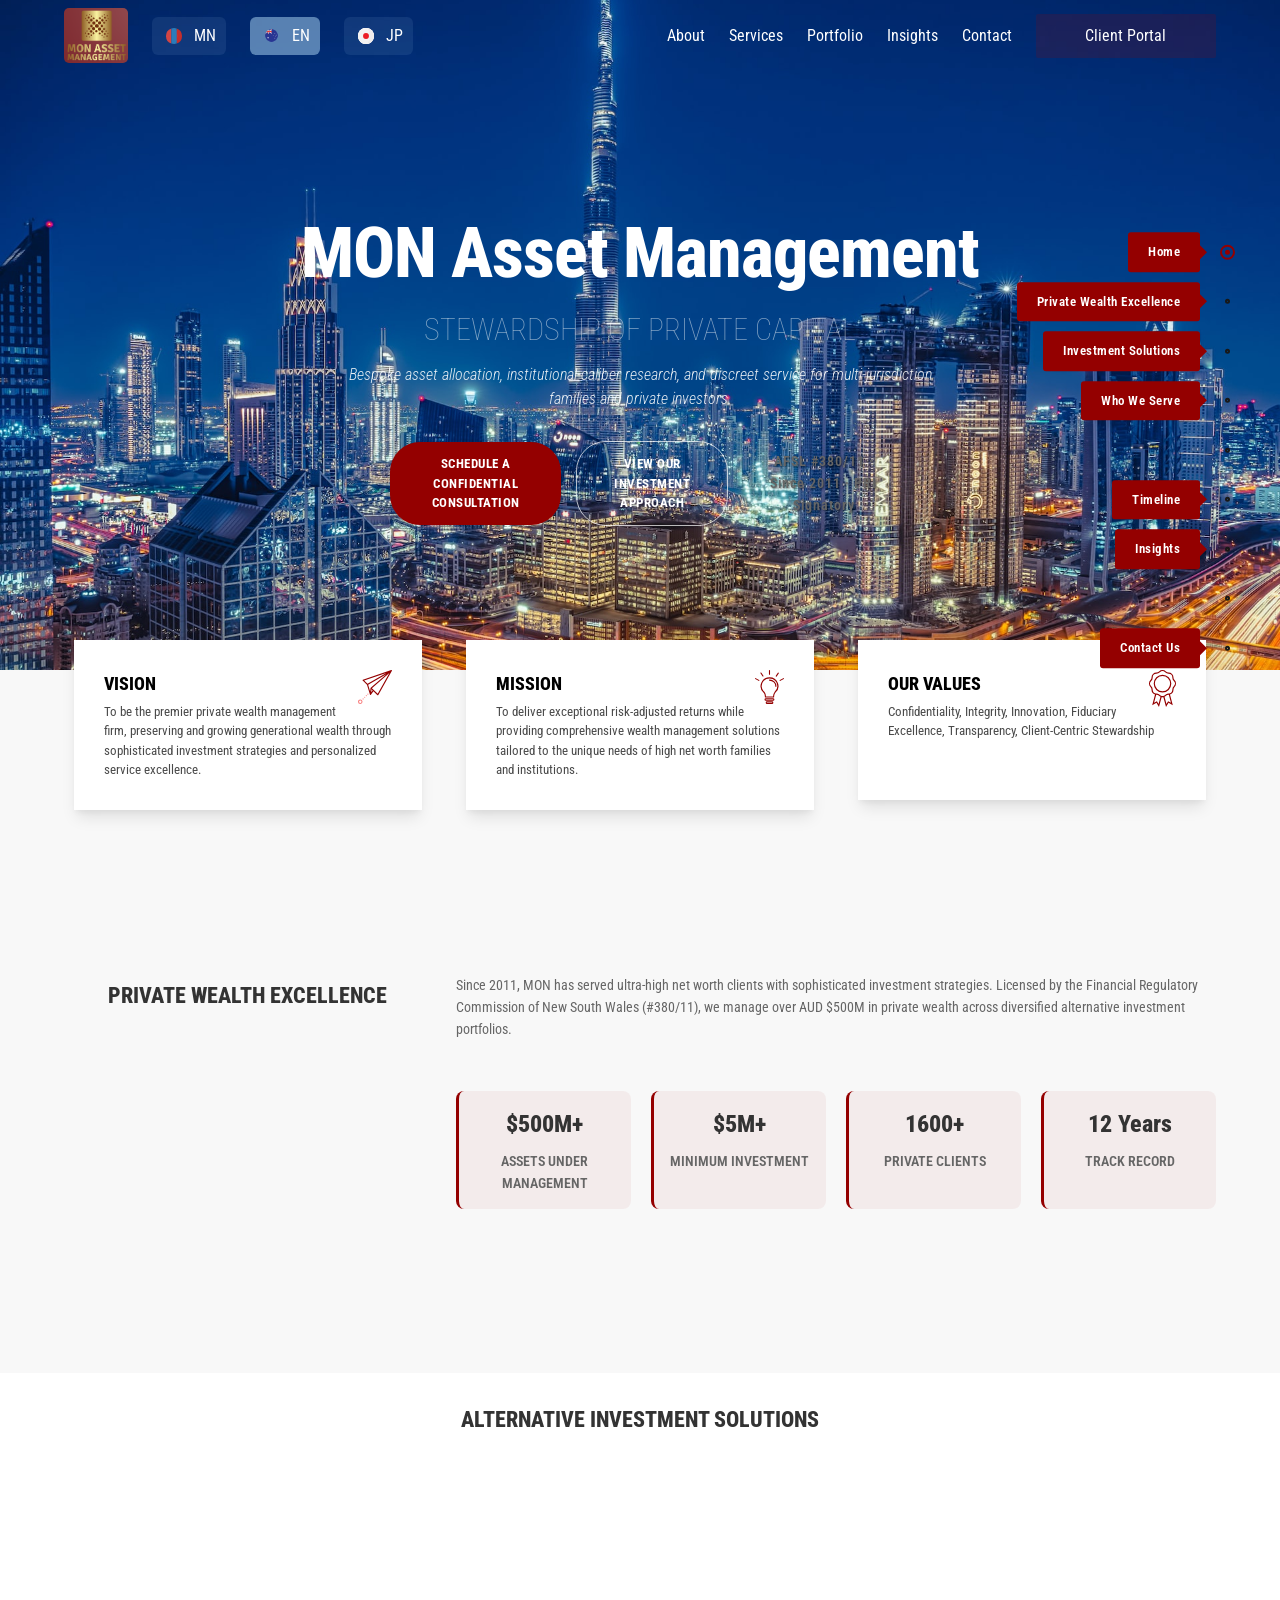
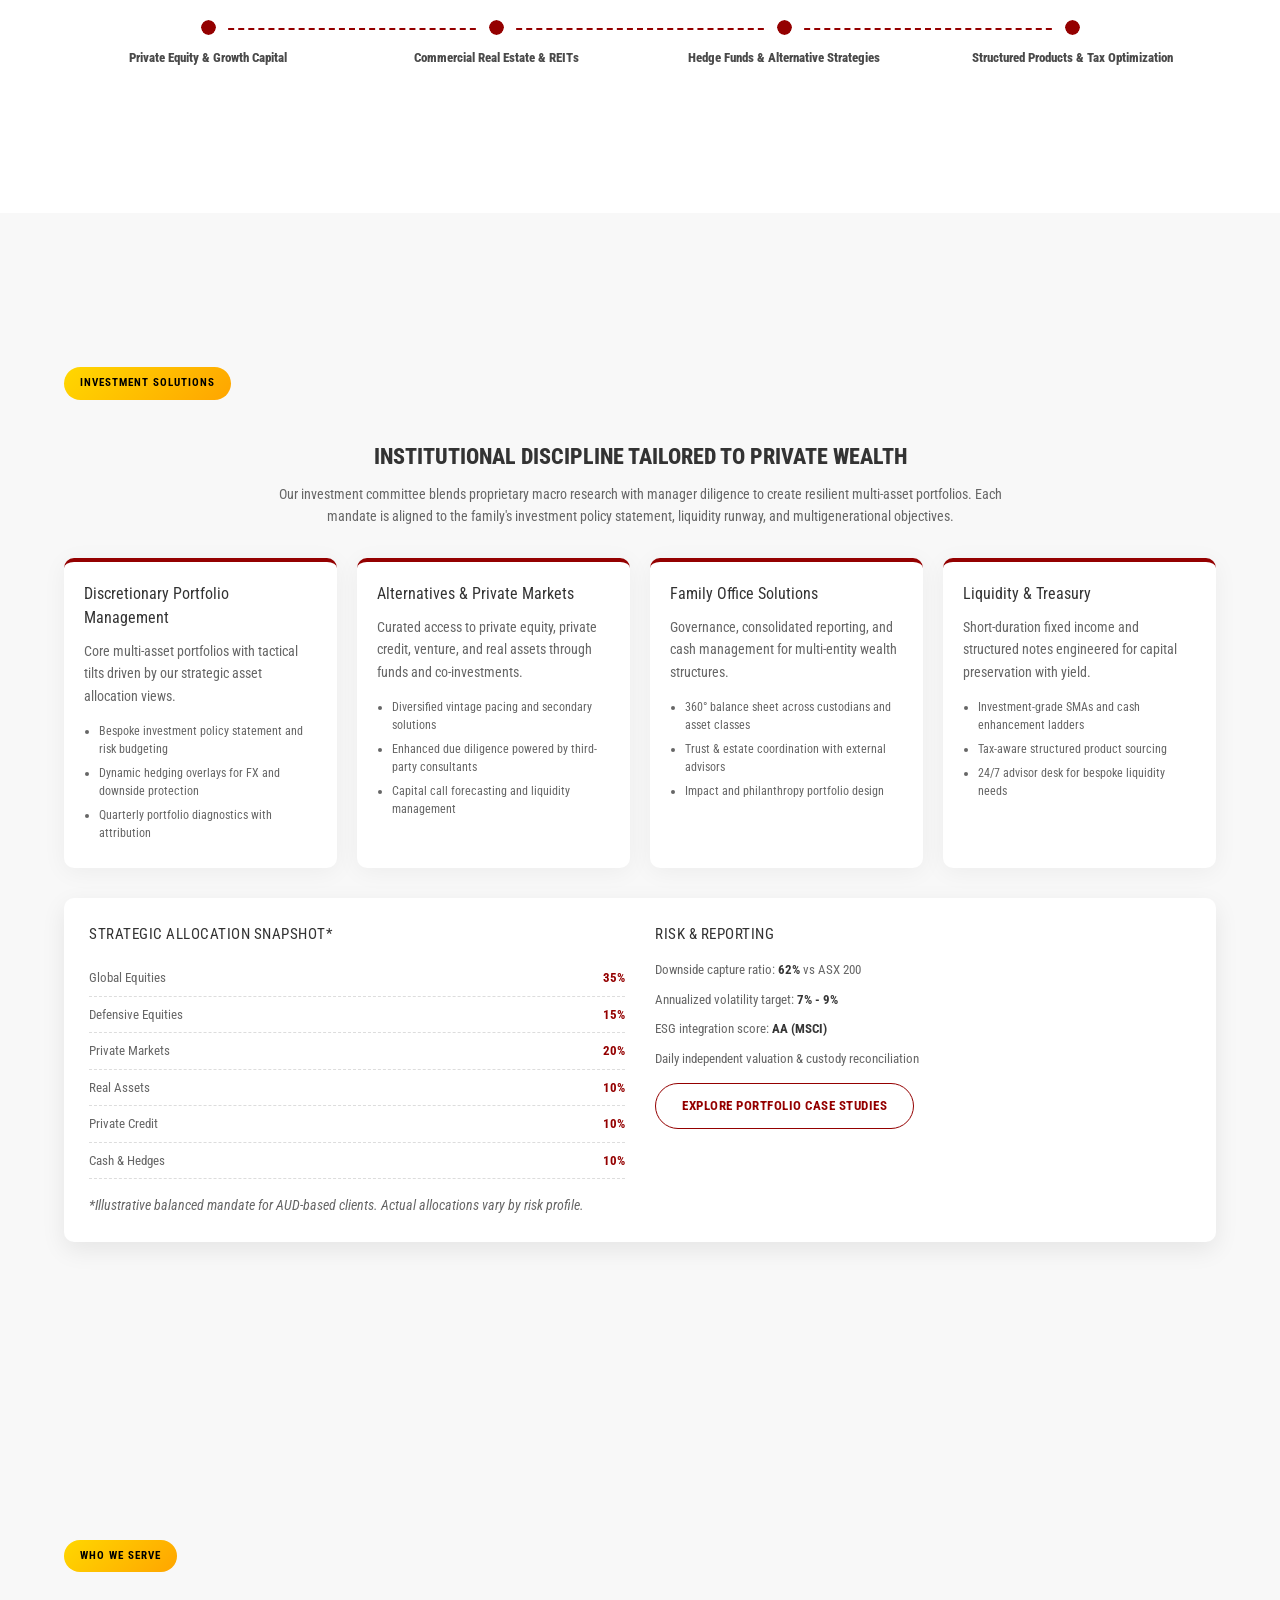
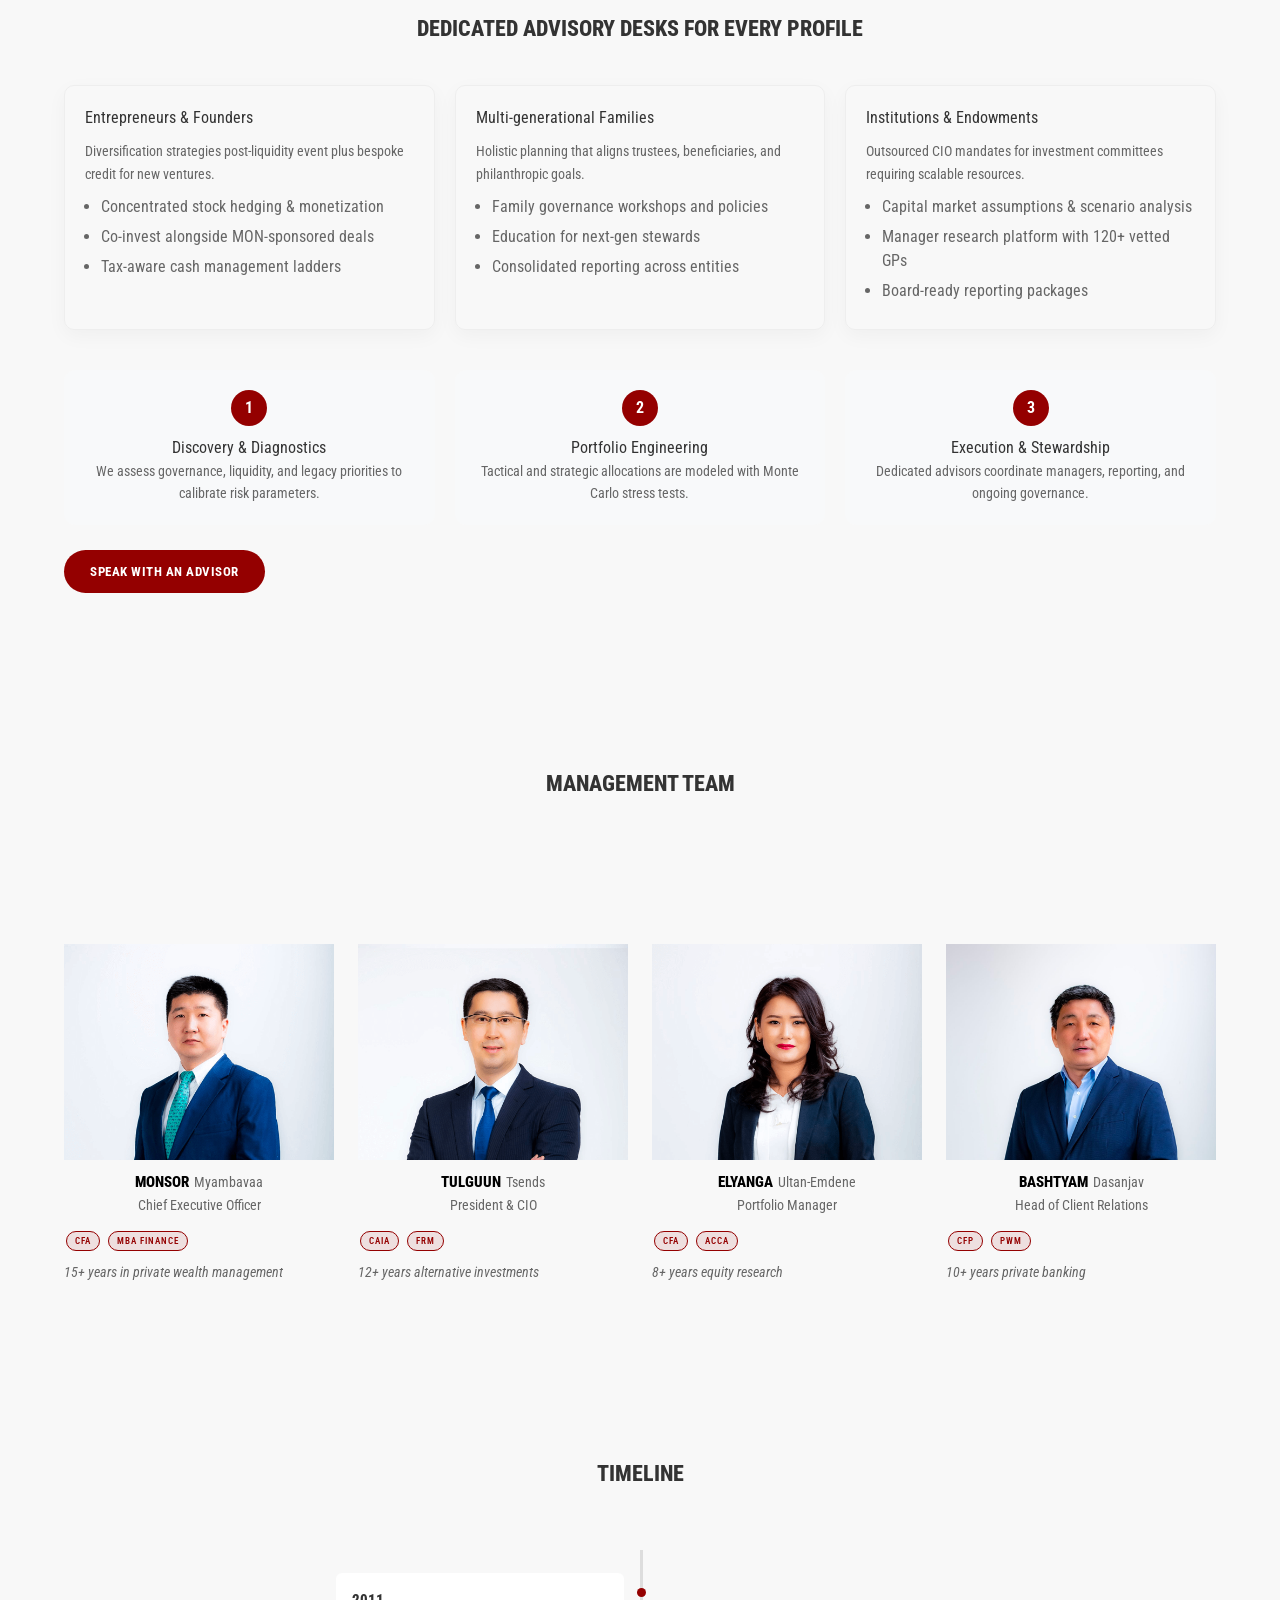
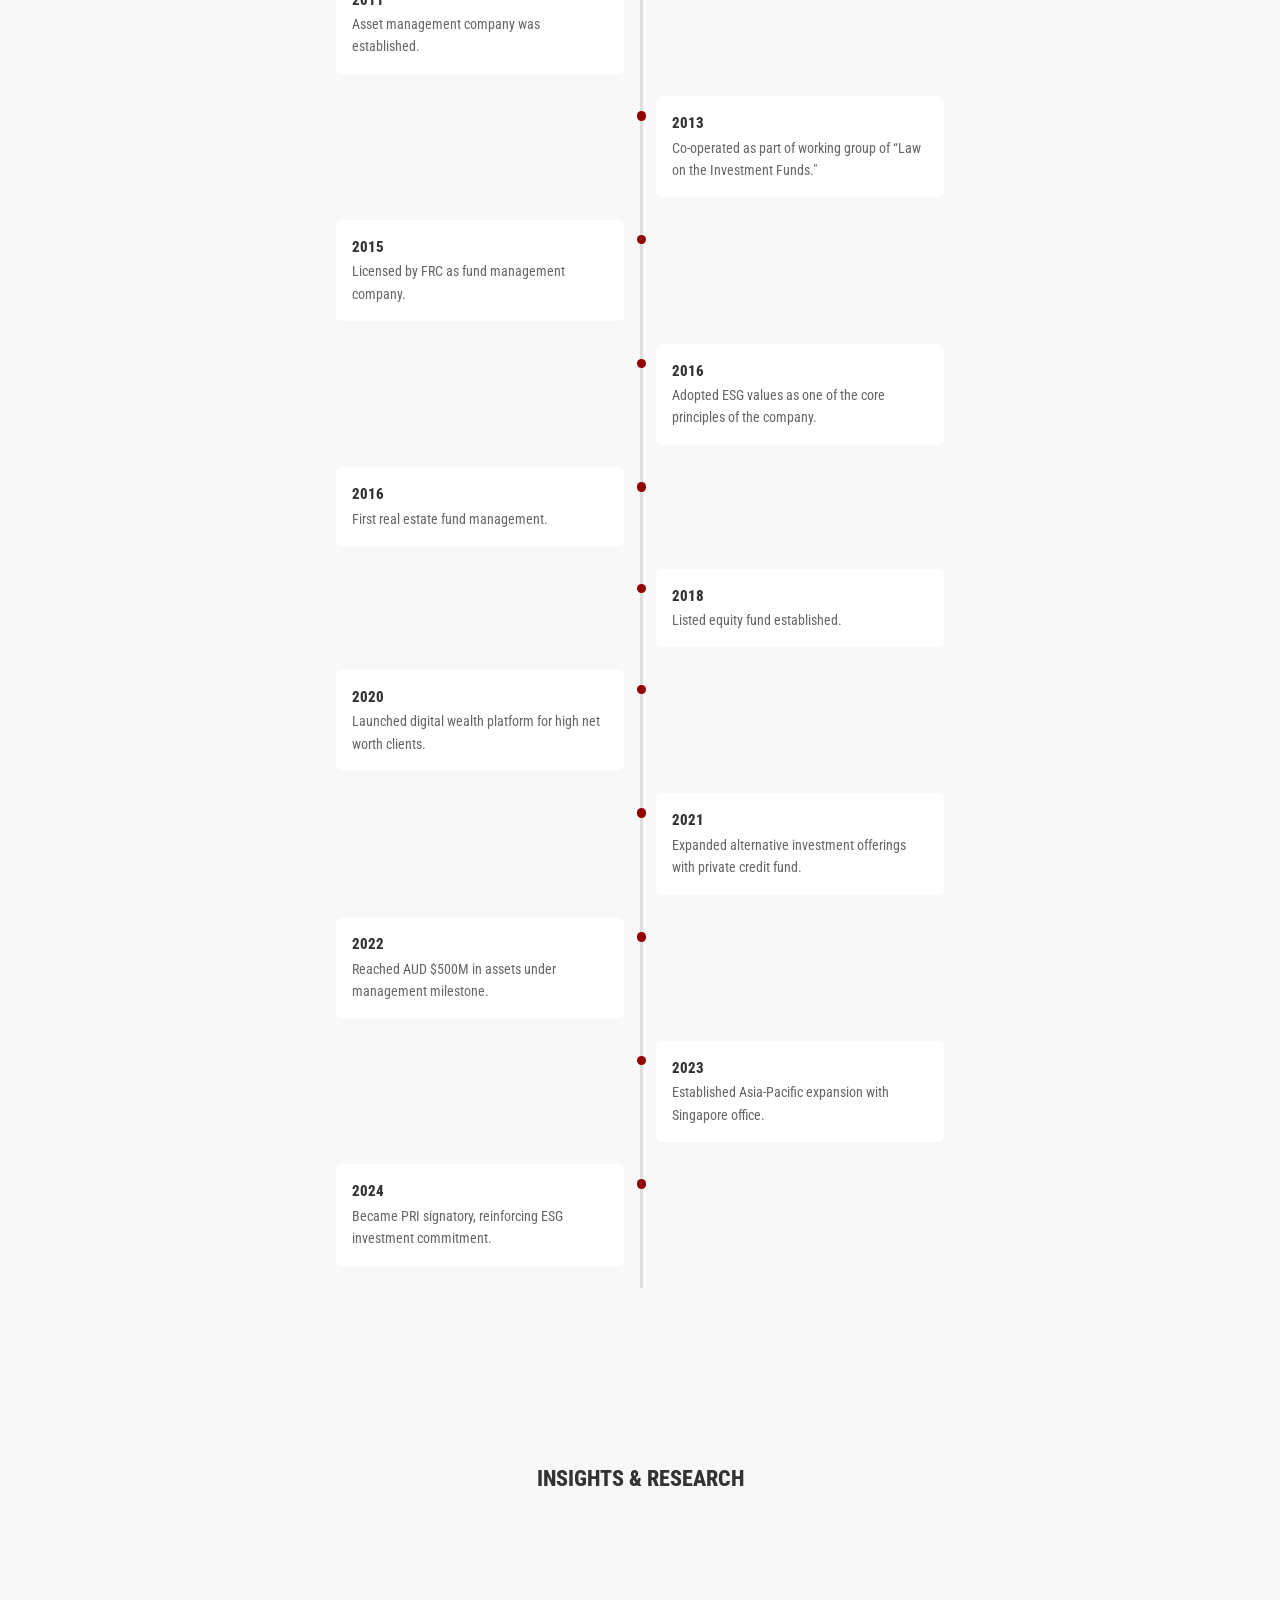
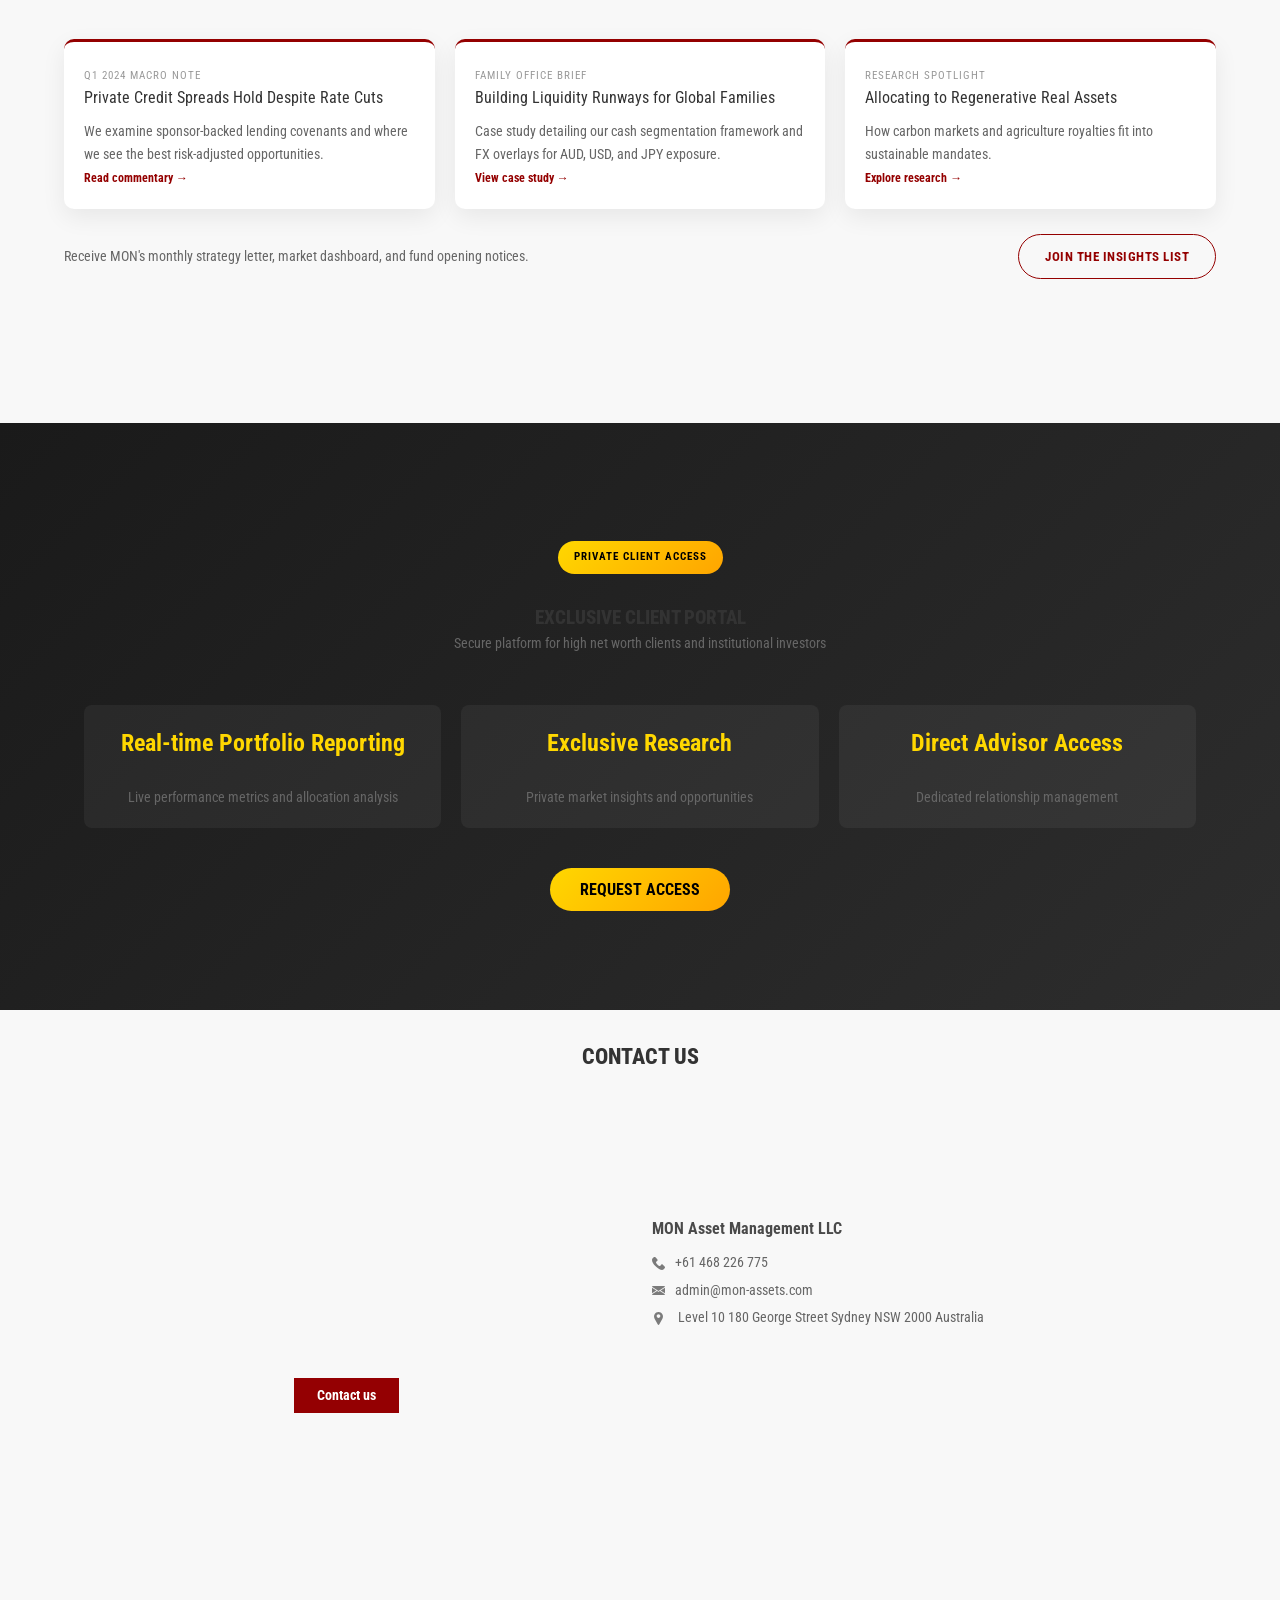
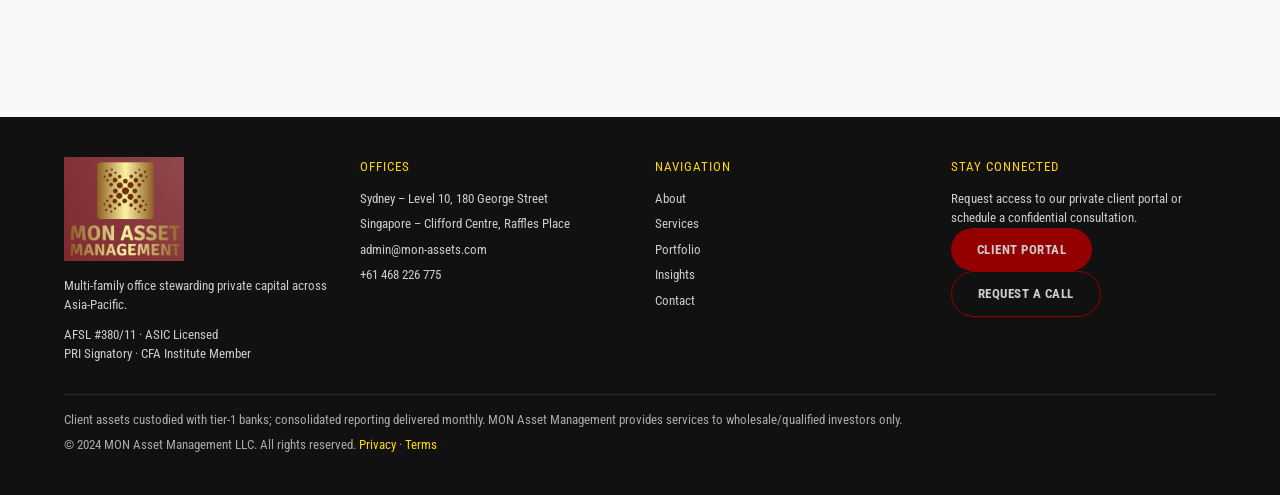
==== commit d690a70c: "update" ====
--- a/index.html
+++ b/index.html
@@ -599,7 +599,7 @@
             </div>
             <div class="insight-cta">
               <p>Receive MON's monthly strategy letter, market dashboard, and fund opening notices.</p>
-              <a class="secondary-cta" href="mailto:admin@monassets.onmicrosoft.com?subject=Insights%20Distribution">Join the insights list</a>
+              <a class="secondary-cta" href="mailto:admin@mon-assets.com?subject=Insights%20Distribution">Join the insights list</a>
             </div>
           </div>
         </div>
@@ -657,7 +657,7 @@
               <div class="column is-half">
                 <h4><b>MON Asset Management LLC</b></h4>
                 
-                <p style="margin-top: 10px" class="footer-contact"> <img src="img/phone.svg" >+61 468 226 775 </p> <p class="footer-contact"> <img src="img/mail.svg">admin@monassets.onmicrosoft.com</p>
+                <p style="margin-top: 10px" class="footer-contact"> <img src="img/phone.svg" >+61 468 226 775 </p> <p class="footer-contact"> <img src="img/mail.svg">admin@mon-assets.com</p>
                 <p class="footer-contact"> <img src="img/location.svg">
                   Level 10 180 George Street Sydney NSW 2000 Australia</p>
 
--- a/css/main.css
+++ b/css/main.css
@@ -363,7 +363,9 @@
   font-size: 70px;
   font-weight: 800;
   color: #fff;
-  line-height: 40px;
+  line-height: 1.1;
+  margin-bottom: 20px;
+  letter-spacing: -1px;
 }
 
 .ubam-subtitle {
@@ -372,6 +374,77 @@
   text-transform: uppercase;
   font-size: 30px;
   opacity: 0.5;
+  line-height: 1.2;
+  margin-bottom: 15px;
+}
+
+/* Mobile responsive typography for hero section */
+@media screen and (max-width: 768px) {
+  .ubam-title {
+    font-size: 42px;
+    line-height: 1.1;
+    margin-bottom: 15px;
+    letter-spacing: -0.5px;
+  }
+
+  .ubam-subtitle {
+    font-size: 18px;
+    line-height: 1.3;
+    margin-bottom: 10px;
+  }
+
+  .hero-tagline {
+    font-size: 14px;
+    line-height: 1.4;
+    margin-bottom: 20px;
+  }
+
+  .hero-cta {
+    flex-direction: row;
+    gap: 10px;
+    flex-wrap: wrap;
+    justify-content: center;
+  }
+
+  .primary-cta, .secondary-cta {
+    flex: 1;
+    min-width: 180px;
+    max-width: 220px;
+    text-align: center;
+    padding: 12px 20px;
+    font-size: 13px;
+  }
+}
+
+@media screen and (max-width: 480px) {
+  .ubam-title {
+    font-size: 36px;
+    line-height: 1.2;
+  }
+
+  .ubam-subtitle {
+    font-size: 16px;
+  }
+
+  .hero-tagline {
+    font-size: 13px;
+  }
+
+  .hero-note {
+    font-size: 11px;
+    line-height: 1.4;
+  }
+
+  .hero-cta {
+    flex-direction: column;
+    gap: 8px;
+  }
+
+  .primary-cta, .secondary-cta {
+    width: 100%;
+    max-width: none;
+    min-width: auto;
+  }
 }
 
 .ubam-card {
@@ -485,15 +558,23 @@
   color: rgba(255, 255, 255, 0.9);
   font-weight: 300;
   margin-top: 15px;
+  margin-bottom: 25px;
   font-style: italic;
+  line-height: 1.5;
+  max-width: 600px;
+  margin-left: auto;
+  margin-right: auto;
 }
 
 .hero-cta {
   margin-top: 30px;
   display: flex;
   flex-direction: column;
-  gap: 10px;
+  gap: 15px;
   align-items: center;
+  max-width: 500px;
+  margin-left: auto;
+  margin-right: auto;
 }
 
 .primary-cta,
@@ -1032,7 +1113,7 @@
 .site-footer {
   background: #111;
   color: #ddd;
-  padding: 40px 0;
+  padding: 40px 20px;
 }
 
 .footer-logo {
@@ -1045,6 +1126,28 @@
   grid-template-columns: repeat(auto-fit, minmax(220px, 1fr));
   gap: 30px;
   margin-bottom: 30px;
+}
+
+@media screen and (max-width: 768px) {
+  .site-footer {
+    padding: 30px 15px;
+  }
+
+  .footer-grid {
+    grid-template-columns: 1fr;
+    gap: 20px;
+    margin-bottom: 20px;
+  }
+
+  /* Add spacing between footer buttons on mobile */
+  .footer-grid .primary-cta {
+    margin-bottom: 10px;
+    display: block;
+  }
+
+  .footer-grid .secondary-cta {
+    display: block;
+  }
 }
 
 .footer-grid h4 {
